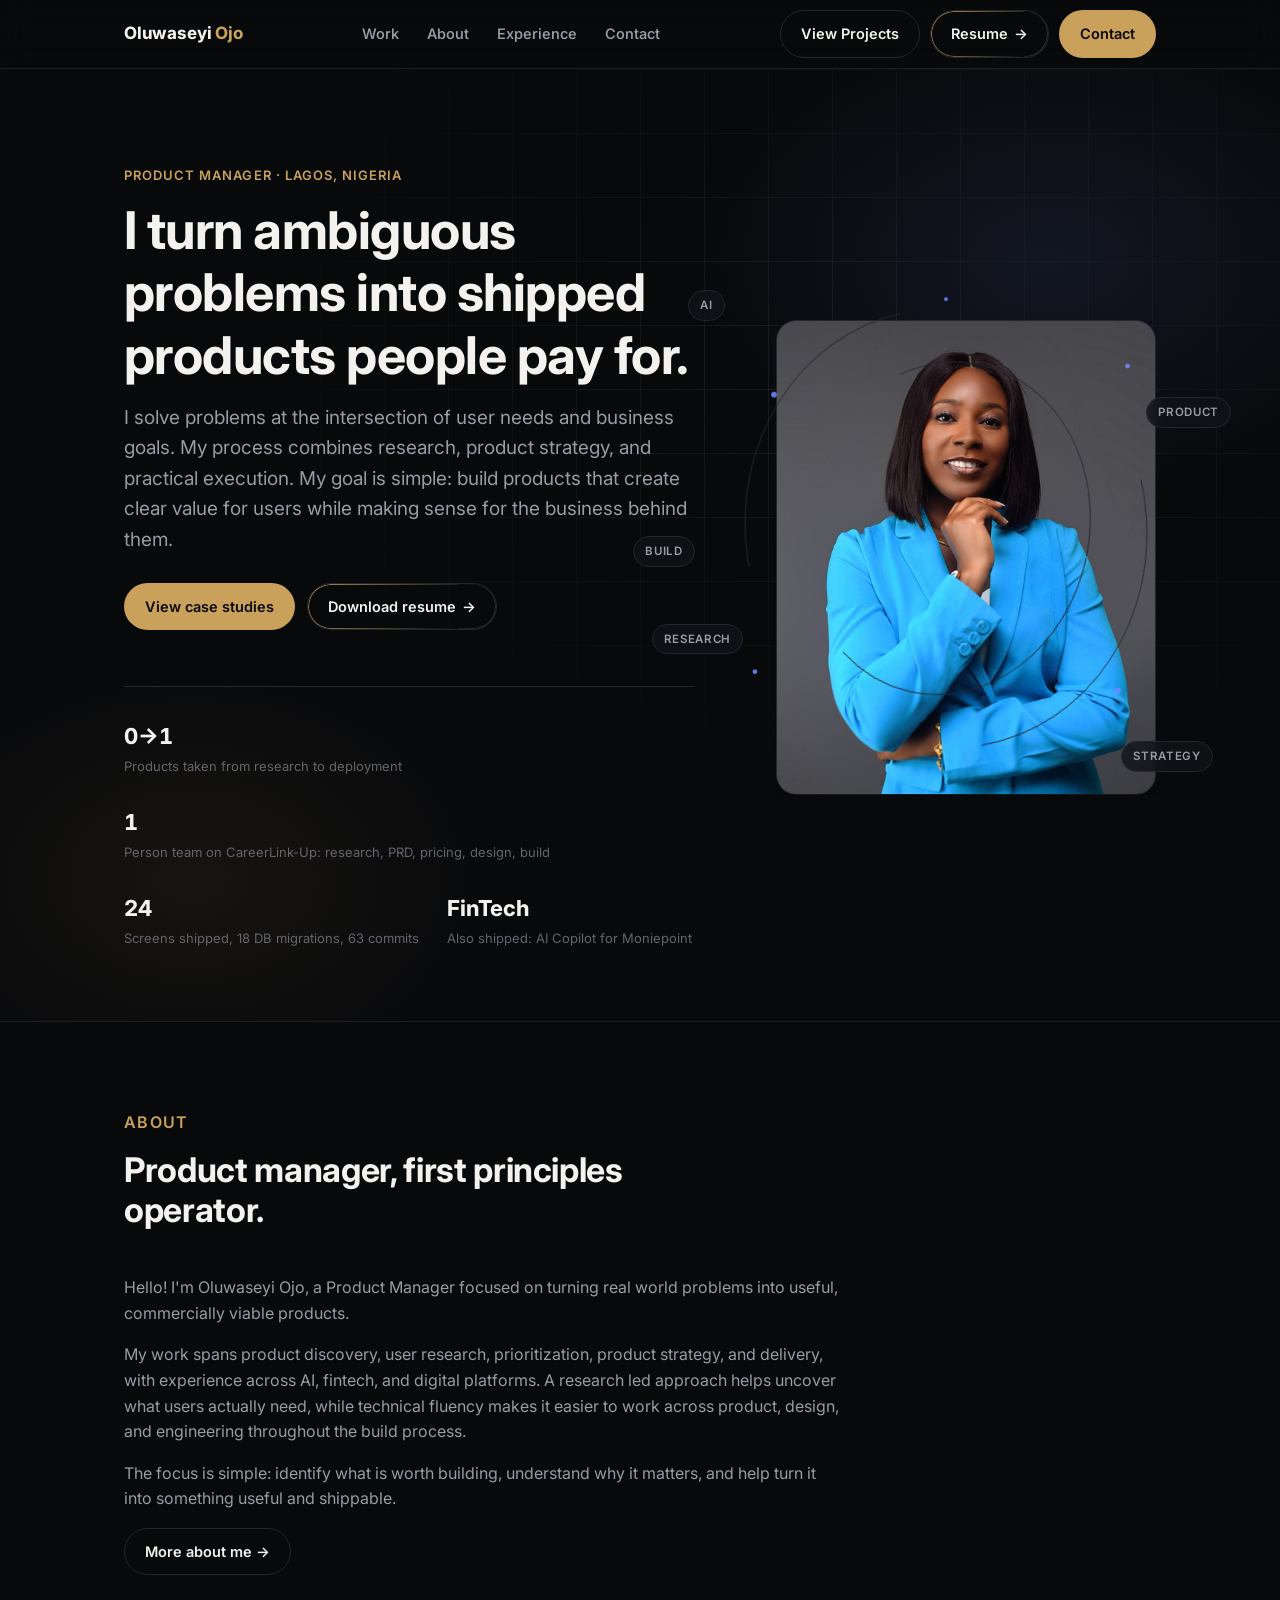
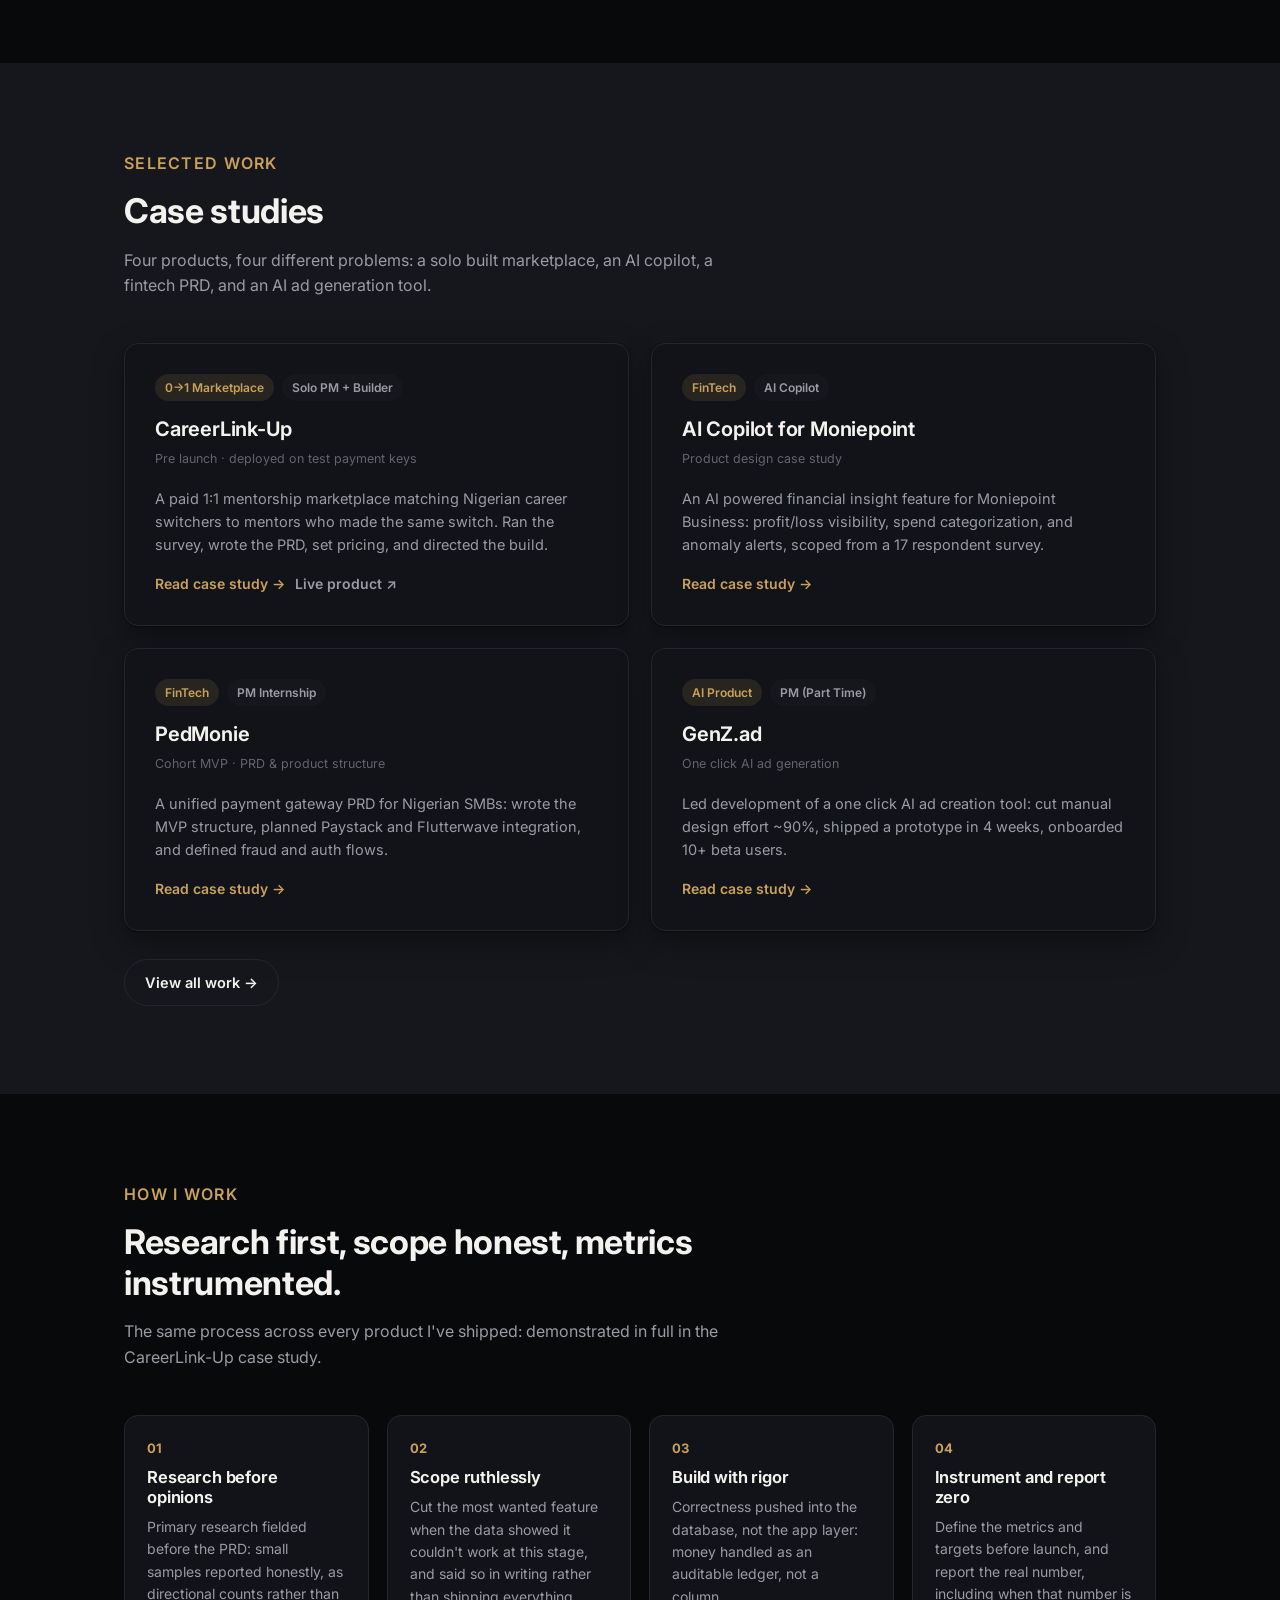
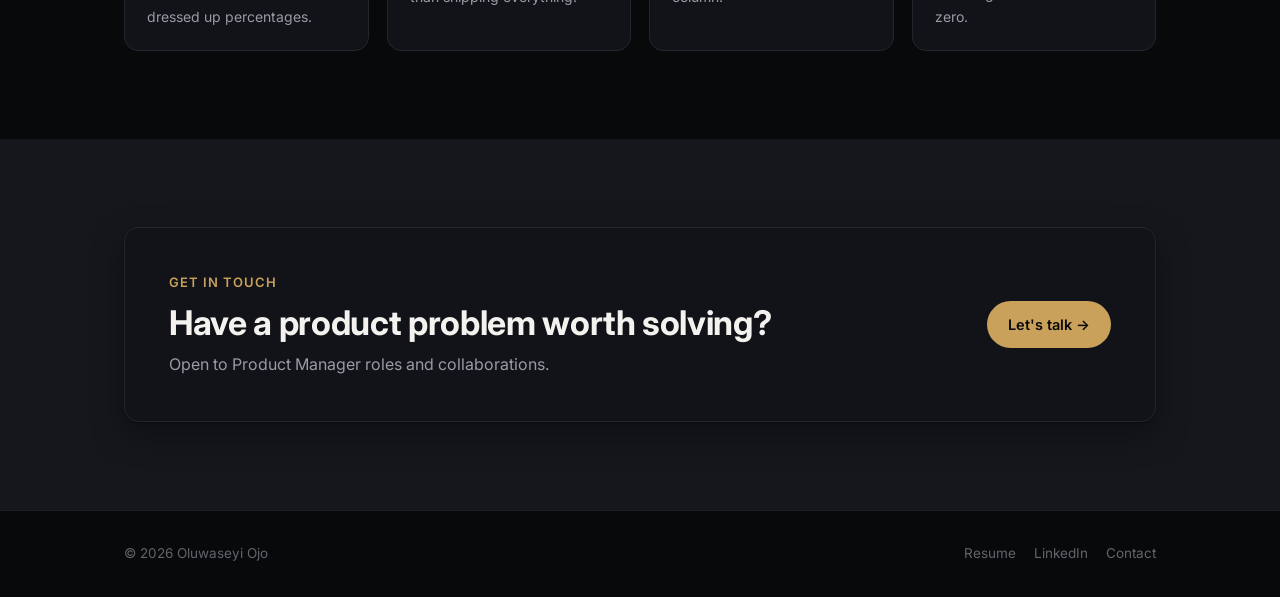
==== index.html @ a6b960df "Remove all em/en dashes site-wide, replaced with contextual punctuation Applies across all 9 pages: " ====
<!doctype html>
<html lang="en">
<head>
<meta charset="UTF-8" />
<meta name="viewport" content="width=device-width, initial-scale=1.0" />
<title>Oluwaseyi Ojo | Product Manager</title>
<meta name="description" content="Oluwaseyi Ojo is a Product Manager who runs research, PRDs, scope and build end to end, including directing AI coding agents to ship product solo. Case studies: CareerLink-Up and AI Copilot for Moniepoint." />
<link rel="icon" href="assets/favicon.svg" type="image/svg+xml" />
<link rel="preconnect" href="https://fonts.googleapis.com" />
<link rel="preconnect" href="https://fonts.gstatic.com" crossorigin />
<link href="https://fonts.googleapis.com/css2?family=Inter:wght@400;500;600;650;700;750&display=swap" rel="stylesheet" />
<link rel="stylesheet" href="style.css" />
</head>
<body>

<header class="site-header">
  <div class="container header-inner">
    <a href="index.html" class="logo">Oluwaseyi <span>Ojo</span></a>
    <nav class="nav" id="siteNav">
      <a href="work.html">Work</a>
      <a href="about.html">About</a>
      <a href="experience.html">Experience</a>
      <a href="contact.html">Contact</a>
    </nav>
    <div class="header-actions">
      <a class="btn btn-ghost header-cta" href="work.html">View Projects</a>
      <a class="btn btn-resume header-cta resume-btn" href="https://docs.google.com/document/d/1C36wCXFKUrN4nkNwWmkZrGubezMdMayL63N78PqXi1k/edit?usp=sharing" target="_blank" rel="noopener">Resume <span class="arrow">→</span></a>
      <a class="btn btn-primary" href="contact.html">Contact</a>
      <button class="nav-toggle" id="navToggle" aria-label="Toggle menu">☰</button>
    </div>
  </div>
</header>

<main>

  <!-- Motion Hero: "Product Thinker" -->
  <section class="motion-hero" id="topHero">
    <div class="hero-bg"></div>
    <div class="grid-lines"></div>
    <div class="container hero-grid">
      <div class="hero-copy">
        <p class="eyebrow">Product Manager · Lagos, Nigeria</p>
        <h1>I turn ambiguous problems into shipped products people pay for.</h1>
        <p class="lead">
          I solve problems at the intersection of user needs and business goals. My process combines
          research, product strategy, and practical execution. My goal is simple: build products that
          create clear value for users while making sense for the business behind them.
        </p>
        <div class="hero-actions">
          <a class="btn btn-primary" href="work.html">View case studies</a>
          <a class="btn btn-resume" href="https://docs.google.com/document/d/1C36wCXFKUrN4nkNwWmkZrGubezMdMayL63N78PqXi1k/edit?usp=sharing" target="_blank" rel="noopener">Download resume <span class="arrow">→</span></a>
        </div>

        <div class="hero-meta">
          <div>
            <div class="stat-num">0→1</div>
            <div class="stat-label">Products taken from research to deployment</div>
          </div>
          <div>
            <div class="stat-num">1</div>
            <div class="stat-label">Person team on CareerLink-Up: research, PRD, pricing, design, build</div>
          </div>
          <div>
            <div class="stat-num">24</div>
            <div class="stat-label">Screens shipped, 18 DB migrations, 63 commits</div>
          </div>
          <div>
            <div class="stat-num">FinTech</div>
            <div class="stat-label">Also shipped: AI Copilot for Moniepoint</div>
          </div>
        </div>
      </div>

      <div class="portrait-stage" id="portraitStage">
        <div class="orbit-field">
          <svg viewBox="0 0 480 560" aria-hidden="true">
            <ellipse class="orbit-path" cx="240" cy="260" rx="210" ry="230" transform="rotate(-8 240 260)" />
            <ellipse class="orbit-path" cx="240" cy="260" rx="150" ry="175" transform="rotate(12 240 260)" style="animation-delay:0.7s,2.2s" />
            <circle class="node-dot" cx="60" cy="120" r="3" style="animation-delay:1.9s" />
            <circle class="node-dot" cx="430" cy="90" r="2.5" style="animation-delay:2.1s" />
            <circle class="node-dot" cx="420" cy="430" r="3" style="animation-delay:2.35s" />
            <circle class="node-dot" cx="40" cy="410" r="2.5" style="animation-delay:2.5s" />
            <circle class="node-dot" cx="240" cy="20" r="2" style="animation-delay:2.65s" />
          </svg>
          <span class="float-label l1">AI</span>
          <span class="float-label l2">Product</span>
          <span class="float-label l3">Research</span>
          <span class="float-label l4">Strategy</span>
          <span class="float-label l5">Build</span>
        </div>
        <div class="portrait-frame" id="portraitFrame">
          <img src="assets/portrait.jpg" alt="Oluwaseyi Ojo" width="1024" height="1280" />
        </div>
      </div>
    </div>
  </section>

  <!-- About -->
  <section id="about">
    <div class="container">
      <div class="section-head">
        <p class="eyebrow">About</p>
        <h2>Product manager, first principles operator.</h2>
      </div>
      <p style="max-width:720px; font-size:16px;">
        Hello! I'm Oluwaseyi Ojo, a Product Manager focused on turning real world problems into useful,
        commercially viable products.
      </p>
      <p style="max-width:720px; font-size:16px;">
        My work spans product discovery, user research, prioritization, product strategy, and delivery,
        with experience across AI, fintech, and digital platforms. A research led approach helps uncover
        what users actually need, while technical fluency makes it easier to work across product, design,
        and engineering throughout the build process.
      </p>
      <p style="max-width:720px; font-size:16px;">
        The focus is simple: identify what is worth building, understand why it matters, and help turn it
        into something useful and shippable.
      </p>
      <a class="btn btn-ghost" href="about.html">More about me →</a>
    </div>
  </section>

  <!-- Work / Case studies -->
  <section id="work" style="background:var(--bg-subtle);">
    <div class="container">
      <div class="section-head">
        <p class="eyebrow">Selected work</p>
        <h2>Case studies</h2>
        <p>Four products, four different problems: a solo built marketplace, an AI copilot, a fintech PRD, and an AI ad generation tool.</p>
      </div>

      <div class="card-grid">

        <!-- CareerLink-Up -->
        <article class="project-card">
          <div class="tags">
            <span class="tag">0→1 Marketplace</span>
            <span class="tag alt">Solo PM + Builder</span>
          </div>
          <h3>CareerLink-Up</h3>
          <div class="card-status">Pre launch · deployed on test payment keys</div>
          <p class="desc">
            A paid 1:1 mentorship marketplace matching Nigerian career switchers to mentors who made the
            same switch. Ran the survey, wrote the PRD, set pricing, and directed the build.
          </p>
          <div class="card-links">
            <a class="primary" href="careerlinkup.html">Read case study →</a>
            <a class="secondary" href="https://careerlinkup.vercel.app/" target="_blank" rel="noopener">Live product ↗</a>
          </div>
        </article>

        <!-- AI Copilot for Moniepoint -->
        <article class="project-card">
          <div class="tags">
            <span class="tag">FinTech</span>
            <span class="tag alt">AI Copilot</span>
          </div>
          <h3>AI Copilot for Moniepoint</h3>
          <div class="card-status">Product design case study</div>
          <p class="desc">
            An AI powered financial insight feature for Moniepoint Business: profit/loss visibility,
            spend categorization, and anomaly alerts, scoped from a 17 respondent survey.
          </p>
          <div class="card-links">
            <a class="primary" href="moniepoint.html">Read case study →</a>
          </div>
        </article>

        <!-- PedMonie -->
        <article class="project-card">
          <div class="tags">
            <span class="tag">FinTech</span>
            <span class="tag alt">PM Internship</span>
          </div>
          <h3>PedMonie</h3>
          <div class="card-status">Cohort MVP · PRD &amp; product structure</div>
          <p class="desc">
            A unified payment gateway PRD for Nigerian SMBs: wrote the MVP structure, planned Paystack
            and Flutterwave integration, and defined fraud and auth flows.
          </p>
          <div class="card-links">
            <a class="primary" href="pedmonie.html">Read case study →</a>
          </div>
        </article>

        <!-- GenZ.ad -->
        <article class="project-card">
          <div class="tags">
            <span class="tag">AI Product</span>
            <span class="tag alt">PM (Part Time)</span>
          </div>
          <h3>GenZ.ad</h3>
          <div class="card-status">One click AI ad generation</div>
          <p class="desc">
            Led development of a one click AI ad creation tool: cut manual design effort ~90%, shipped
            a prototype in 4 weeks, onboarded 10+ beta users.
          </p>
          <div class="card-links">
            <a class="primary" href="genzad.html">Read case study →</a>
          </div>
        </article>

      </div>
      <div style="margin-top:28px;">
        <a class="btn btn-ghost" href="work.html">View all work →</a>
      </div>
    </div>
  </section>

  <!-- Approach -->
  <section id="approach">
    <div class="container">
      <div class="section-head">
        <p class="eyebrow">How I work</p>
        <h2>Research first, scope honest, metrics instrumented.</h2>
        <p>The same process across every product I've shipped: demonstrated in full in the CareerLink-Up case study.</p>
      </div>
      <div class="approach-grid">
        <div class="approach-item">
          <div class="num">01</div>
          <h3>Research before opinions</h3>
          <p>Primary research fielded before the PRD: small samples reported honestly, as directional counts rather than dressed up percentages.</p>
        </div>
        <div class="approach-item">
          <div class="num">02</div>
          <h3>Scope ruthlessly</h3>
          <p>Cut the most wanted feature when the data showed it couldn't work at this stage, and said so in writing rather than shipping everything.</p>
        </div>
        <div class="approach-item">
          <div class="num">03</div>
          <h3>Build with rigor</h3>
          <p>Correctness pushed into the database, not the app layer: money handled as an auditable ledger, not a column.</p>
        </div>
        <div class="approach-item">
          <div class="num">04</div>
          <h3>Instrument and report zero</h3>
          <p>Define the metrics and targets before launch, and report the real number, including when that number is zero.</p>
        </div>
      </div>
    </div>
  </section>

  <!-- Contact teaser -->
  <section id="contact" style="background:var(--bg-subtle);">
    <div class="container">
      <div class="contact-box">
        <div>
          <p class="eyebrow" style="margin-bottom:10px;">Get in touch</p>
          <h2 style="margin-bottom:8px;">Have a product problem worth solving?</h2>
          <p style="margin-bottom:0; max-width:420px;">Open to Product Manager roles and collaborations.</p>
        </div>
        <div class="contact-links">
          <a class="btn btn-primary" href="contact.html">Let's talk →</a>
        </div>
      </div>
    </div>
  </section>

</main>

<footer class="site-footer">
  <div class="container footer-inner">
    <span>© 2026 Oluwaseyi Ojo</span>
    <div class="footer-links">
      <a href="https://docs.google.com/document/d/1C36wCXFKUrN4nkNwWmkZrGubezMdMayL63N78PqXi1k/edit?usp=sharing" target="_blank" rel="noopener">Resume</a>
      <a href="https://www.linkedin.com/in/oluwaseyifunmi-ojo/" target="_blank" rel="noopener">LinkedIn</a>
      <a href="contact.html">Contact</a>
    </div>
  </div>
</footer>

<script src="script.js"></script>
</body>
</html>
---- style.css ----
/* ---------- Design tokens : dark, premium-product identity ---------- */
:root {
  --bg: #08090b;
  --bg-elevated: #111318;
  --bg-subtle: #15171c;
  --bg-raised: #1a1c22;
  --text: #f3f2ee;
  --text-muted: #9a9ba3;
  --text-faint: #63646c;
  --border: #24262d;
  --border-soft: #1c1e24;
  --accent: #c9a15a;       /* restrained brass/gold — primary interactive */
  --accent-text: #0a0a0b;
  --accent-soft: rgba(201, 161, 90, 0.12);
  --glow: #6f8bff;         /* cool secondary, used only in ambient motion */
  --success: #58b98a;
  --danger: #e2665c;
  --radius: 14px;
  --radius-sm: 8px;
  --shadow: 0 1px 2px rgba(0, 0, 0, 0.4), 0 12px 32px rgba(0, 0, 0, 0.35);
  --max: 1080px;
  --font: "Inter", -apple-system, BlinkMacSystemFont, "Segoe UI", Roboto, sans-serif;
  --ease: cubic-bezier(0.16, 1, 0.3, 1);
}

* { box-sizing: border-box; }
html { scroll-behavior: smooth; }
body {
  margin: 0;
  font-family: var(--font);
  background: var(--bg);
  color: var(--text);
  line-height: 1.6;
  -webkit-font-smoothing: antialiased;
}
img { max-width: 100%; display: block; }
a { color: inherit; text-decoration: none; }
.container {
  max-width: var(--max);
  margin: 0 auto;
  padding: 0 24px;
}
section { padding: 88px 0; }
h1, h2, h3, h4 { line-height: 1.2; margin: 0 0 16px; letter-spacing: -0.01em; }
h1 { font-size: clamp(34px, 5vw, 52px); font-weight: 700; }
h2 { font-size: clamp(26px, 3.4vw, 34px); font-weight: 700; }
h3 { font-size: 20px; font-weight: 650; }
p { margin: 0 0 16px; color: var(--text-muted); }
.eyebrow {
  text-transform: uppercase;
  letter-spacing: 0.08em;
  font-size: 13px;
  font-weight: 600;
  color: var(--accent);
  margin: 0 0 14px;
}
.lead { font-size: 19px; color: var(--text-muted); max-width: 640px; }
.section-head { max-width: 640px; margin-bottom: 44px; }
.section-head p { font-size: 16px; }

@media (prefers-reduced-motion: reduce) {
  *, *::before, *::after {
    animation-duration: 0.001ms !important;
    animation-iteration-count: 1 !important;
    transition-duration: 0.001ms !important;
    scroll-behavior: auto !important;
  }
}

/* ---------- Buttons ---------- */
.btn {
  display: inline-flex;
  align-items: center;
  gap: 6px;
  padding: 11px 20px;
  border-radius: 999px;
  font-size: 14.5px;
  font-weight: 600;
  border: 1px solid transparent;
  cursor: pointer;
  white-space: nowrap;
  transition: transform 0.15s var(--ease), opacity 0.15s var(--ease), background 0.15s var(--ease), border-color 0.2s var(--ease);
}
.btn:active { transform: scale(0.97); }
.btn-primary { background: var(--accent); color: var(--accent-text); }
.btn-primary:hover { opacity: 0.88; }
.btn-ghost { background: transparent; border-color: var(--border); color: var(--text); }
.btn-ghost:hover { background: var(--bg-subtle); border-color: var(--text-faint); }
.btn-sm { padding: 8px 16px; font-size: 13.5px; }

/* Resume CTA — distinct, animated border + moving arrow, still minimal */
.btn-resume {
  position: relative;
  background: transparent;
  color: var(--text);
  border: 1px solid var(--border);
  overflow: hidden;
}
.btn-resume::before {
  content: "";
  position: absolute;
  inset: 0;
  border-radius: inherit;
  padding: 1px;
  background: linear-gradient(120deg, transparent, var(--accent), transparent);
  background-size: 200% 100%;
  background-position: 120% 0;
  -webkit-mask: linear-gradient(#000 0 0) content-box, linear-gradient(#000 0 0);
  -webkit-mask-composite: xor;
  mask-composite: exclude;
  transition: background-position 0.6s var(--ease);
  pointer-events: none;
}
.btn-resume:hover::before { background-position: -20% 0; }
.btn-resume:hover { border-color: transparent; }
.btn-resume .arrow { display: inline-block; transition: transform 0.25s var(--ease); }
.btn-resume:hover .arrow { transform: translateX(3px); }

/* ---------- Header ---------- */
.site-header {
  position: sticky;
  top: 0;
  z-index: 50;
  background: color-mix(in srgb, var(--bg) 78%, transparent);
  backdrop-filter: saturate(140%) blur(14px);
  border-bottom: 1px solid var(--border-soft);
}
.header-inner {
  display: flex;
  align-items: center;
  justify-content: space-between;
  height: 68px;
  gap: 20px;
}
.logo { font-weight: 750; font-size: 17px; letter-spacing: -0.01em; white-space: nowrap; flex-shrink: 0; }
.logo span { color: var(--accent); }
.nav {
  display: flex;
  gap: 28px;
  font-size: 14.5px;
  font-weight: 550;
  color: var(--text-muted);
}
.nav a { position: relative; }
.nav a::after {
  content: "";
  position: absolute;
  left: 0; right: 100%;
  bottom: -4px;
  height: 1px;
  background: var(--accent);
  transition: right 0.25s var(--ease);
}
.nav a:hover { color: var(--text); }
.nav a:hover::after { right: 0; }
.header-actions { display: flex; align-items: center; gap: 10px; }
.nav-toggle {
  display: none;
  background: none;
  border: 1px solid var(--border);
  border-radius: var(--radius-sm);
  width: 38px;
  height: 38px;
  font-size: 18px;
  color: var(--text);
  cursor: pointer;
}

@media (max-width: 860px) {
  .nav {
    position: fixed;
    top: 68px;
    left: 0;
    right: 0;
    background: var(--bg-elevated);
    border-bottom: 1px solid var(--border);
    flex-direction: column;
    padding: 18px 24px;
    gap: 16px;
    display: none;
  }
  .nav.open { display: flex; }
  .header-actions .btn-ghost.header-cta { display: none; }
  .nav-toggle { display: inline-flex; align-items: center; justify-content: center; }
  .header-inner { gap: 10px; }
  .header-actions { gap: 8px; }
}

@media (max-width: 420px) {
  .header-actions .btn { padding: 8px 13px; font-size: 13px; }
  .header-actions .btn-resume .arrow { display: none; }
}

/* ============================================================
   MOTION HERO — Home / "Product Thinker"
   ============================================================ */
.motion-hero {
  position: relative;
  min-height: 640px;
  padding: 96px 0 72px;
  overflow: hidden;
  border-bottom: 1px solid var(--border-soft);
}
.motion-hero .hero-bg {
  position: absolute;
  inset: 0;
  background:
    radial-gradient(600px 400px at 82% 20%, rgba(111, 139, 255, 0.10), transparent 60%),
    radial-gradient(500px 360px at 15% 85%, rgba(201, 161, 90, 0.08), transparent 60%),
    var(--bg);
  opacity: 0;
  animation: heroBgIn 1.1s var(--ease) 0.05s forwards;
}
.motion-hero .grid-lines {
  position: absolute;
  inset: 0;
  background-image:
    linear-gradient(to right, var(--border-soft) 1px, transparent 1px),
    linear-gradient(to bottom, var(--border-soft) 1px, transparent 1px);
  background-size: 64px 64px;
  mask-image: radial-gradient(70% 60% at 70% 30%, #000 0%, transparent 75%);
  opacity: 0;
  animation: heroBgIn 1.2s var(--ease) 0.15s forwards;
}
@keyframes heroBgIn { to { opacity: 1; } }

.hero-grid {
  position: relative;
  z-index: 2;
  display: grid;
  grid-template-columns: 1.15fr 0.85fr;
  gap: 40px;
  align-items: center;
}
@media (max-width: 900px) { .hero-grid { grid-template-columns: 1fr; } }

.hero-copy .eyebrow, .hero-copy h1, .hero-copy .lead, .hero-copy .hero-actions, .hero-copy .hero-meta {
  opacity: 0;
  transform: translateY(14px);
  animation: heroCopyIn 0.7s var(--ease) forwards;
}
.hero-copy .eyebrow { animation-delay: 0.55s; }
.hero-copy h1 { animation-delay: 0.65s; }
.hero-copy .lead { animation-delay: 0.78s; }
.hero-copy .hero-actions { animation-delay: 0.9s; }
.hero-copy .hero-meta { animation-delay: 1.0s; }
@keyframes heroCopyIn { to { opacity: 1; transform: translateY(0); } }

.hero-actions { display: flex; gap: 12px; flex-wrap: wrap; margin-top: 28px; }
.hero-meta {
  display: flex;
  gap: 28px;
  flex-wrap: wrap;
  margin-top: 56px;
  padding-top: 32px;
  border-top: 1px solid var(--border);
}
.hero-meta .stat-num { font-size: 22px; font-weight: 750; color: var(--text); font-variant-numeric: tabular-nums; }
.hero-meta .stat-label { font-size: 13px; color: var(--text-faint); margin-top: 2px; }

/* Portrait system */
.portrait-stage {
  position: relative;
  width: 100%;
  max-width: 380px;
  aspect-ratio: 4 / 5;
  margin-left: auto;
  justify-self: end;
}
.portrait-frame {
  position: absolute;
  inset: 0;
  border-radius: 20px;
  overflow: hidden;
  border: 1px solid var(--border);
  background: linear-gradient(160deg, var(--bg-raised), var(--bg-elevated));
  clip-path: inset(0 0 100% 0);
  animation: portraitReveal 0.9s var(--ease) 0.9s forwards;
  box-shadow: var(--shadow);
}
@keyframes portraitReveal { to { clip-path: inset(0 0 0% 0); } }
.portrait-frame img {
  width: 100%; height: 100%;
  object-fit: cover;
  object-position: top center;
  transform: scale(1.03);
  transition: transform 0.6s var(--ease);
}
.portrait-frame:hover img { transform: scale(1.07); }
.portrait-frame .portrait-placeholder {
  width: 100%; height: 100%;
  display: flex; align-items: center; justify-content: center;
  font-size: 64px; font-weight: 700; letter-spacing: -0.02em;
  color: var(--text-faint);
  background:
    radial-gradient(circle at 30% 20%, rgba(201,161,90,0.14), transparent 55%),
    radial-gradient(circle at 75% 80%, rgba(111,139,255,0.10), transparent 55%);
}
.portrait-frame .portrait-placeholder small {
  position: absolute; bottom: 16px; left: 0; right: 0;
  text-align: center; font-size: 11px; font-weight: 500;
  letter-spacing: 0.04em; color: var(--text-faint); text-transform: uppercase;
}

/* Floating orbit labels + nodes around the portrait */
.orbit-field { position: absolute; inset: -40px -20px -20px -60px; z-index: 1; pointer-events: none; }
.orbit-field svg { width: 100%; height: 100%; overflow: visible; }
.orbit-path {
  fill: none;
  stroke: var(--border);
  stroke-width: 1;
  opacity: 0;
  stroke-dasharray: 4 340;
  stroke-dashoffset: 0;
  animation: orbitDraw 1.6s var(--ease) 0.5s forwards, orbitDash 9s linear 2.2s infinite;
}
@keyframes orbitDraw { from { opacity: 0; stroke-dasharray: 0 340; } to { opacity: 1; stroke-dasharray: 340 340; } }
@keyframes orbitDash { to { stroke-dashoffset: -344; } }

.node-dot {
  fill: var(--glow);
  opacity: 0;
  animation: nodeIn 0.5s var(--ease) forwards;
}
@keyframes nodeIn { to { opacity: 0.9; } }

.float-label {
  position: absolute;
  font-size: 11.5px;
  font-weight: 600;
  letter-spacing: 0.06em;
  text-transform: uppercase;
  color: var(--text-muted);
  padding: 5px 11px;
  border: 1px solid var(--border);
  border-radius: 999px;
  background: color-mix(in srgb, var(--bg-elevated) 80%, transparent);
  backdrop-filter: blur(6px);
  opacity: 0;
  animation: labelIn 0.6s var(--ease) forwards, labelFloat 6s ease-in-out infinite;
}
@keyframes labelIn { to { opacity: 1; } }
@keyframes labelFloat {
  0%, 100% { transform: translate(0, 0); }
  50% { transform: translate(-4px, -8px); }
}
.float-label.l1 { top: 2%;  left: -6%;  animation-delay: 1.15s, 1.9s; }
.float-label.l2 { top: 22%; right: -12%; animation-delay: 1.3s, 2.3s; }
.float-label.l3 { bottom: 30%; left: -14%; animation-delay: 1.45s, 2.7s; }
.float-label.l4 { bottom: 8%; right: -8%; animation-delay: 1.6s, 3.1s; }
.float-label.l5 { top: 48%; left: -18%; animation-delay: 1.75s, 3.5s; }

@media (max-width: 900px) {
  .portrait-stage { max-width: 280px; margin: 0 auto; }
  .float-label { display: none; }
}

/* ============================================================
   APPROACH / CARDS (reused across pages)
   ============================================================ */
.card-grid { display: grid; grid-template-columns: repeat(2, 1fr); gap: 22px; }
@media (max-width: 760px) { .card-grid { grid-template-columns: 1fr; } }

.project-card {
  background: var(--bg-elevated);
  border: 1px solid var(--border);
  border-radius: var(--radius);
  padding: 30px;
  box-shadow: var(--shadow);
  display: flex;
  flex-direction: column;
  height: 100%;
  transition: border-color 0.2s var(--ease), transform 0.2s var(--ease);
}
.project-card:hover { border-color: var(--text-faint); transform: translateY(-2px); }
.project-card .tags { display: flex; gap: 8px; flex-wrap: wrap; margin-bottom: 16px; }
.tag { font-size: 12px; font-weight: 600; padding: 4px 10px; border-radius: 999px; background: var(--accent-soft); color: var(--accent); }
.tag.alt { background: var(--bg-subtle); color: var(--text-muted); }
.project-card h3 { margin-bottom: 8px; }
.project-card .desc { flex: 1; font-size: 14.5px; }
.project-card .card-status { font-size: 12.5px; color: var(--text-faint); margin-bottom: 18px; }
.card-links { display: flex; gap: 10px; flex-wrap: wrap; margin-top: auto; }
.card-links a { font-size: 14px; font-weight: 600; display: inline-flex; align-items: center; gap: 4px; }
.card-links a.primary { color: var(--accent); }
.card-links a.primary:hover { text-decoration: underline; }
.card-links a.secondary { color: var(--text-muted); }
.card-links a.secondary:hover { color: var(--text); }

.approach-grid { display: grid; grid-template-columns: repeat(4, 1fr); gap: 18px; }
@media (max-width: 900px) { .approach-grid { grid-template-columns: repeat(2, 1fr); } }
@media (max-width: 520px) { .approach-grid { grid-template-columns: 1fr; } }
.approach-item { border: 1px solid var(--border); border-radius: var(--radius); padding: 22px; background: var(--bg-elevated); }
.approach-item .num { font-size: 13px; font-weight: 700; color: var(--accent); margin-bottom: 10px; }
.approach-item p { font-size: 14px; margin-bottom: 0; }
.approach-item h3 { font-size: 16.5px; margin-bottom: 8px; }

/* ---------- Contact box (inline, home page) ---------- */
.contact-box {
  background: var(--bg-elevated);
  border: 1px solid var(--border);
  border-radius: var(--radius);
  padding: 44px;
  box-shadow: var(--shadow);
  display: flex;
  justify-content: space-between;
  align-items: center;
  gap: 30px;
  flex-wrap: wrap;
}
.contact-box .contact-links { display: flex; gap: 12px; flex-wrap: wrap; }
.contact-item { font-size: 14px; color: var(--text-muted); display: flex; align-items: center; gap: 8px; margin-top: 10px; }

/* ---------- Footer ---------- */
.site-footer { border-top: 1px solid var(--border-soft); padding: 32px 0; font-size: 13.5px; color: var(--text-faint); }
.footer-inner { display: flex; justify-content: space-between; align-items: center; flex-wrap: wrap; gap: 12px; }
.footer-links { display: flex; gap: 18px; }
.footer-links a:hover { color: var(--text); }

/* ============================================================
   CASE STUDY PAGE
   ============================================================ */
.cs-hero { padding-top: 56px; padding-bottom: 40px; border-bottom: 1px solid var(--border); }
.cs-back { display: inline-flex; align-items: center; gap: 6px; font-size: 13.5px; font-weight: 600; color: var(--text-muted); margin-bottom: 24px; }
.cs-back:hover { color: var(--text); }
.cs-meta-grid { display: grid; grid-template-columns: repeat(3, 1fr); gap: 18px; margin-top: 32px; }
@media (max-width: 700px) { .cs-meta-grid { grid-template-columns: repeat(2, 1fr); } }
.cs-meta-item { border: 1px solid var(--border); border-radius: var(--radius-sm); padding: 14px 16px; background: var(--bg-elevated); }
.cs-meta-item .k { font-size: 11.5px; text-transform: uppercase; letter-spacing: 0.06em; color: var(--text-faint); margin-bottom: 6px; font-weight: 650; }
.cs-meta-item .v { font-size: 14px; font-weight: 550; }
.cs-hero-actions { display: flex; gap: 12px; margin-top: 28px; flex-wrap: wrap; }

.cs-body { display: grid; grid-template-columns: 220px 1fr; gap: 56px; align-items: start; padding-top: 56px; }
@media (max-width: 900px) { .cs-body { grid-template-columns: 1fr; } }

.cs-toc { position: sticky; top: 90px; font-size: 13.5px; }
.cs-toc .toc-title { font-weight: 700; font-size: 12px; text-transform: uppercase; letter-spacing: 0.06em; color: var(--text-faint); margin-bottom: 14px; }
.cs-toc a { display: block; padding: 7px 0; color: var(--text-muted); border-left: 2px solid transparent; padding-left: 12px; margin-left: -1px; }
.cs-toc a:hover { color: var(--text); }
.cs-toc a.active { color: var(--accent); border-left-color: var(--accent); font-weight: 600; }

.cs-content { min-width: 0; padding-bottom: 100px; }
.cs-section { margin-bottom: 64px; scroll-margin-top: 90px; }
.cs-section h2 { font-size: 24px; border-bottom: 1px solid var(--border); padding-bottom: 14px; margin-bottom: 24px; }
.cs-section h3 { margin-top: 32px; }
.cs-section p { font-size: 15px; color: var(--text-muted); }
.cs-section ul, .cs-section ol { color: var(--text-muted); font-size: 15px; padding-left: 20px; }
.cs-section li { margin-bottom: 8px; }
.cs-section strong { color: var(--text); }

.table-wrap { overflow-x: auto; margin: 20px 0 28px; border: 1px solid var(--border); border-radius: var(--radius-sm); }
table { width: 100%; border-collapse: collapse; font-size: 13.5px; min-width: 480px; }
thead th { text-align: left; background: var(--bg-subtle); padding: 10px 14px; font-weight: 650; color: var(--text); border-bottom: 1px solid var(--border); white-space: nowrap; }
tbody td { padding: 10px 14px; border-bottom: 1px solid var(--border); color: var(--text-muted); vertical-align: top; }
tbody tr:last-child td { border-bottom: none; }
tbody tr:nth-child(even) { background: color-mix(in srgb, var(--bg-subtle) 60%, transparent); }

.callout { border-left: 3px solid var(--accent); background: var(--accent-soft); border-radius: 0 var(--radius-sm) var(--radius-sm) 0; padding: 18px 22px; margin: 24px 0; font-size: 15px; }
.callout p { color: var(--text); margin: 0; font-style: italic; }

.risk-badge { display: inline-block; font-size: 11.5px; font-weight: 700; padding: 2px 8px; border-radius: 999px; }
.risk-fatal { background: #3a1815; color: #ff9187; }
.risk-high { background: #3a2a10; color: #ffbf6b; }
.risk-moderate { background: #35300d; color: #ffe58a; }
.risk-strategic { background: #1a1e3a; color: #9aabff; }

.cs-footer-cta { background: var(--bg-elevated); border: 1px solid var(--border); border-radius: var(--radius); padding: 36px; text-align: center; box-shadow: var(--shadow); }
.cs-footer-cta h3 { margin-bottom: 10px; }
.cs-footer-cta .cs-hero-actions { justify-content: center; }

/* Reusable ambient background layers (usable on any relatively-positioned header) */
.scene-bg {
  position: absolute; inset: 0; z-index: 0;
  background:
    radial-gradient(560px 360px at var(--glow-x, 82%) 18%, var(--glow-tint, rgba(111,139,255,0.10)), transparent 60%),
    radial-gradient(480px 320px at 12% 88%, rgba(201,161,90,0.07), transparent 60%),
    var(--bg);
  opacity: 0; animation: heroBgIn 1s var(--ease) 0.05s forwards;
}
.scene-grid {
  position: absolute; inset: 0; z-index: 0;
  background-image: linear-gradient(to right, var(--border-soft) 1px, transparent 1px), linear-gradient(to bottom, var(--border-soft) 1px, transparent 1px);
  background-size: 56px 56px;
  mask-image: radial-gradient(65% 55% at 78% 25%, #000 0%, transparent 75%);
  opacity: 0; animation: heroBgIn 1.1s var(--ease) 0.12s forwards;
}
.network-scene { position: absolute; inset: 0; z-index: 1; pointer-events: none; }
.network-scene svg { width: 100%; height: 100%; }

/* ============================================================
   GENERIC MOTION HEADER — used by Work, About, Experience,
   and case-study pages (each tints --glow / --accent-2 and
   supplies its own small scene inside .mh-scene)
   ============================================================ */
.motion-header {
  position: relative;
  min-height: 360px;
  padding: 84px 0 56px;
  overflow: hidden;
  border-bottom: 1px solid var(--border-soft);
  display: flex;
  align-items: center;
}
.motion-header .hero-bg {
  position: absolute; inset: 0;
  background:
    radial-gradient(560px 360px at var(--glow-x, 80%) 15%, var(--glow-tint, rgba(111,139,255,0.10)), transparent 60%),
    radial-gradient(480px 320px at 10% 90%, rgba(201,161,90,0.07), transparent 60%),
    var(--bg);
  opacity: 0; animation: heroBgIn 1s var(--ease) 0.05s forwards;
}
.motion-header .grid-lines {
  position: absolute; inset: 0;
  background-image: linear-gradient(to right, var(--border-soft) 1px, transparent 1px), linear-gradient(to bottom, var(--border-soft) 1px, transparent 1px);
  background-size: 56px 56px;
  mask-image: radial-gradient(65% 55% at 75% 25%, #000 0%, transparent 75%);
  opacity: 0; animation: heroBgIn 1.1s var(--ease) 0.12s forwards;
}
.motion-header .container { position: relative; z-index: 2; }
.motion-header .eyebrow, .motion-header h1, .motion-header .lead {
  opacity: 0; transform: translateY(12px); animation: heroCopyIn 0.7s var(--ease) forwards;
}
.motion-header .eyebrow { animation-delay: 0.25s; }
.motion-header h1 { animation-delay: 0.35s; max-width: 620px; }
.motion-header .lead { animation-delay: 0.5s; }

/* Flow stepper — used by case-study headers: A -> B -> C -> D */
.flow-stepper {
  display: flex;
  align-items: center;
  gap: 0;
  margin-top: 44px;
  opacity: 0; transform: translateY(10px);
  animation: heroCopyIn 0.7s var(--ease) 0.7s forwards;
  flex-wrap: wrap;
}
.flow-node { display: flex; flex-direction: column; align-items: center; gap: 10px; }
.flow-node .dot {
  width: 12px; height: 12px; border-radius: 50%;
  background: var(--bg-elevated);
  border: 1.5px solid var(--accent);
  box-shadow: 0 0 0 4px var(--accent-soft);
  position: relative;
}
.flow-node .dot::after {
  content: ""; position: absolute; inset: -3px; border-radius: 50%;
  border: 1px solid var(--accent);
  opacity: 0; animation: pulseRing 2.6s ease-out infinite;
}
.flow-node:nth-child(3) .dot::after { animation-delay: 0.65s; }
.flow-node:nth-child(5) .dot::after { animation-delay: 1.3s; }
.flow-node:nth-child(7) .dot::after { animation-delay: 1.95s; }
@keyframes pulseRing { 0% { transform: scale(0.6); opacity: 0.7; } 100% { transform: scale(2.2); opacity: 0; } }
.flow-node .flabel { font-size: 12px; font-weight: 600; letter-spacing: 0.04em; text-transform: uppercase; color: var(--text-muted); white-space: nowrap; }
.flow-line { width: clamp(28px, 6vw, 64px); height: 1px; background: var(--border); position: relative; overflow: hidden; margin: 0 2px 26px; }
.flow-line::after {
  content: ""; position: absolute; top: 0; left: -40%; width: 40%; height: 100%;
  background: linear-gradient(90deg, transparent, var(--accent), transparent);
  animation: flowTravel 2.4s linear infinite;
}
@keyframes flowTravel { to { left: 110%; } }

/* Work/Projects header — floating UI panels */
.mh-scene { position: absolute; inset: 0; z-index: 1; pointer-events: none; }
.ui-panel {
  position: absolute;
  border: 1px solid var(--border);
  border-radius: 10px;
  background: color-mix(in srgb, var(--bg-elevated) 70%, transparent);
  backdrop-filter: blur(4px);
  padding: 8px 12px;
  font-size: 11px;
  font-weight: 600;
  letter-spacing: 0.03em;
  color: var(--text-faint);
  text-transform: uppercase;
  opacity: 0;
  animation: labelIn 0.6s var(--ease) forwards, labelFloat 7s ease-in-out infinite;
}
.ui-panel.p1 { top: 14%; right: 8%; animation-delay: 0.5s, 1.2s; }
.ui-panel.p2 { top: 46%; right: 22%; width: 90px; height: 46px; animation-delay: 0.75s, 1.6s; }
.ui-panel.p3 { top: 66%; right: 4%; animation-delay: 1s, 2s; }
.ui-panel.p4 { top: 28%; right: 38%; animation-delay: 1.25s, 2.4s; }
@media (max-width: 900px) { .ui-panel { display: none; } }

/* About header — drifting keywords */
.keyword-field { position: absolute; inset: 0; z-index: 1; pointer-events: none; overflow: hidden; }
.keyword-field span {
  position: absolute;
  font-weight: 750;
  letter-spacing: -0.01em;
  color: var(--text);
  opacity: 0;
  animation: kwIn 1s var(--ease) forwards, kwDrift 14s ease-in-out infinite;
}
@keyframes kwIn { to { opacity: var(--kw-op, 0.06); } }
@keyframes kwDrift { 0%, 100% { transform: translateY(0); } 50% { transform: translateY(-14px); } }
.keyword-field .k1 { top: 12%; left: 55%; font-size: 64px; --kw-op: 0.07; animation-delay: 0.2s, 1s; }
.keyword-field .k2 { top: 55%; left: 68%; font-size: 40px; --kw-op: 0.06; animation-delay: 0.5s, 2s; }
.keyword-field .k3 { top: 75%; left: 40%; font-size: 30px; --kw-op: 0.05; animation-delay: 0.8s, 1.6s; }
.keyword-field .k4 { top: 30%; left: 78%; font-size: 26px; --kw-op: 0.06; animation-delay: 1.1s, 2.4s; }
.keyword-field .k5 { top: 8%; left: 20%; font-size: 22px; --kw-op: 0.05; animation-delay: 1.4s, 1.3s; }
@media (max-width: 900px) { .keyword-field { display: none; } }

/* ---------- Work / Projects page ---------- */
.filter-row { display: flex; gap: 10px; flex-wrap: wrap; margin-bottom: 32px; }
.filter-chip {
  font-size: 13px; font-weight: 600; padding: 7px 15px; border-radius: 999px;
  border: 1px solid var(--border); color: var(--text-muted);
}

/* ---------- About page ---------- */
.about-grid { display: grid; grid-template-columns: 0.9fr 1.1fr; gap: 56px; align-items: start; }
@media (max-width: 860px) { .about-grid { grid-template-columns: 1fr; gap: 36px; } }
.about-portrait { border-radius: var(--radius); overflow: hidden; border: 1px solid var(--border); box-shadow: var(--shadow); }
.pill-row { display: flex; flex-wrap: wrap; gap: 8px; margin-top: 20px; }

/* ---------- Experience timeline ---------- */
.timeline { position: relative; max-width: 760px; margin: 0 auto; padding-left: 32px; }
.timeline::before {
  content: ""; position: absolute; left: 5px; top: 6px; bottom: 6px; width: 1px;
  background: var(--border);
}
.timeline::after {
  content: ""; position: absolute; left: 5px; top: 6px; width: 1px; height: 0;
  background: var(--accent);
  transition: height 1.2s var(--ease);
}
.timeline.drawn::after { height: var(--draw-height, 0%); }
.tl-item {
  position: relative;
  padding-bottom: 52px;
  opacity: 0; transform: translateY(16px);
  transition: opacity 0.6s var(--ease), transform 0.6s var(--ease);
}
.tl-item.in-view { opacity: 1; transform: translateY(0); }
.tl-item:last-child { padding-bottom: 0; }
.tl-item .tl-dot {
  position: absolute; left: -32px; top: 4px;
  width: 11px; height: 11px; border-radius: 50%;
  background: var(--bg); border: 2px solid var(--border);
  transition: border-color 0.4s var(--ease), background 0.4s var(--ease);
}
.tl-item.in-view .tl-dot { border-color: var(--accent); background: var(--accent); }
.tl-item .tl-date { font-size: 12px; font-weight: 650; text-transform: uppercase; letter-spacing: 0.05em; color: var(--accent); margin-bottom: 6px; }
.tl-item h3 { margin-bottom: 4px; }
.tl-item .tl-org { font-size: 14px; color: var(--text-faint); margin-bottom: 12px; }
.tl-item ul { color: var(--text-muted); font-size: 14.5px; padding-left: 18px; margin: 0; }
.tl-item li { margin-bottom: 6px; }
.tl-item .tl-tags { display: flex; gap: 6px; flex-wrap: wrap; margin-top: 12px; }

/* ============================================================
   CONTACT PAGE — "Let's build something"
   ============================================================ */
.contact-hero {
  position: relative;
  min-height: 460px;
  padding: 100px 0 60px;
  overflow: hidden;
  border-bottom: 1px solid var(--border-soft);
  display: flex;
  align-items: center;
}
.contact-hero canvas { position: absolute; inset: 0; width: 100%; height: 100%; opacity: 0; transition: opacity 1.2s var(--ease); }
.contact-hero canvas.ready { opacity: 1; }
.contact-hero .container { position: relative; z-index: 2; text-align: center; }
.contact-hero h1 { max-width: 640px; margin: 0 auto 16px; opacity: 0; transform: translateY(12px); animation: heroCopyIn 0.8s var(--ease) 0.3s forwards; }
.contact-hero .lead { max-width: 520px; margin: 0 auto; opacity: 0; transform: translateY(12px); animation: heroCopyIn 0.8s var(--ease) 0.45s forwards; }

.contact-grid {
  display: grid;
  grid-template-columns: 0.9fr 1.1fr;
  gap: 60px;
  align-items: start;
}
@media (max-width: 860px) { .contact-grid { grid-template-columns: 1fr; gap: 44px; } }

.contact-option {
  display: flex;
  align-items: center;
  justify-content: space-between;
  padding: 20px 4px;
  border-bottom: 1px solid var(--border);
  transition: padding-left 0.2s var(--ease);
}
.contact-option:first-child { border-top: 1px solid var(--border); }
.contact-option:hover { padding-left: 8px; }
.contact-option .co-label { font-size: 12px; text-transform: uppercase; letter-spacing: 0.06em; color: var(--text-faint); margin-bottom: 4px; }
.contact-option .co-value { font-size: 17px; font-weight: 600; position: relative; display: inline-block; }
.contact-option .co-value::after {
  content: ""; position: absolute; left: 0; right: 100%; bottom: -3px; height: 1px; background: var(--accent);
  transition: right 0.3s var(--ease);
}
.contact-option:hover .co-value::after { right: 0; }
.contact-option .co-arrow { font-size: 18px; color: var(--text-faint); transition: transform 0.25s var(--ease), color 0.25s var(--ease); }
.contact-option:hover .co-arrow { transform: translateX(4px); color: var(--accent); }

.contact-form { display: flex; flex-direction: column; gap: 22px; }
.field { position: relative; }
.field input, .field textarea, .field select {
  width: 100%;
  background: transparent;
  border: none;
  border-bottom: 1px solid var(--border);
  color: var(--text);
  font-family: var(--font);
  font-size: 15px;
  padding: 14px 2px 10px;
  outline: none;
  transition: border-color 0.25s var(--ease);
  resize: vertical;
}
.field textarea { min-height: 100px; }
.field label {
  position: absolute;
  left: 2px; top: 14px;
  font-size: 15px;
  color: var(--text-faint);
  pointer-events: none;
  transition: transform 0.2s var(--ease), font-size 0.2s var(--ease), color 0.2s var(--ease);
}
.field input:focus, .field textarea:focus, .field select:focus { border-color: var(--accent); }
.field input:focus + label,
.field input:not(:placeholder-shown) + label,
.field textarea:focus + label,
.field textarea:not(:placeholder-shown) + label {
  transform: translateY(-20px);
  font-size: 11.5px;
  letter-spacing: 0.04em;
  text-transform: uppercase;
  color: var(--accent);
}
.form-submit {
  align-self: flex-start;
  margin-top: 6px;
}
.form-submit .arrow { transition: transform 0.25s var(--ease); }
.form-submit:hover .arrow { transform: translateX(4px); }
.form-note { font-size: 12.5px; color: var(--text-faint); margin-top: -10px; }

.form-success {
  display: none;
  align-items: center;
  gap: 14px;
  padding: 18px 20px;
  border: 1px solid var(--success);
  border-radius: var(--radius-sm);
  background: rgba(88, 185, 138, 0.08);
  color: var(--text);
  font-size: 14.5px;
}
.form-success.show { display: flex; animation: successIn 0.4s var(--ease); }
.form-success svg { flex-shrink: 0; }
.form-success .check-path {
  stroke-dasharray: 24;
  stroke-dashoffset: 24;
  animation: drawCheck 0.5s var(--ease) 0.15s forwards;
}
@keyframes successIn { from { opacity: 0; transform: translateY(6px); } to { opacity: 1; transform: translateY(0); } }
@keyframes drawCheck { to { stroke-dashoffset: 0; } }

.resume-teaser {
  margin-top: 72px;
  padding-top: 36px;
  border-top: 1px solid var(--border);
  text-align: center;
}
.resume-teaser p { margin-bottom: 12px; }
.resume-teaser a { font-weight: 650; color: var(--accent); display: inline-flex; align-items: center; gap: 5px; }
.resume-teaser a .arrow { transition: transform 0.25s var(--ease); }
.resume-teaser a:hover .arrow { transform: translateX(4px); }

.contact-page-footer {
  text-align: center;
  padding: 40px 0 20px;
  color: var(--text-faint);
  font-size: 13.5px;
}
.contact-page-footer .cpf-name { color: var(--text); font-weight: 650; font-size: 15px; margin-bottom: 4px; }
.contact-page-footer .cpf-links { display: flex; gap: 16px; justify-content: center; margin: 14px 0; flex-wrap: wrap; }
.contact-page-footer .cpf-links a:hover { color: var(--text); }
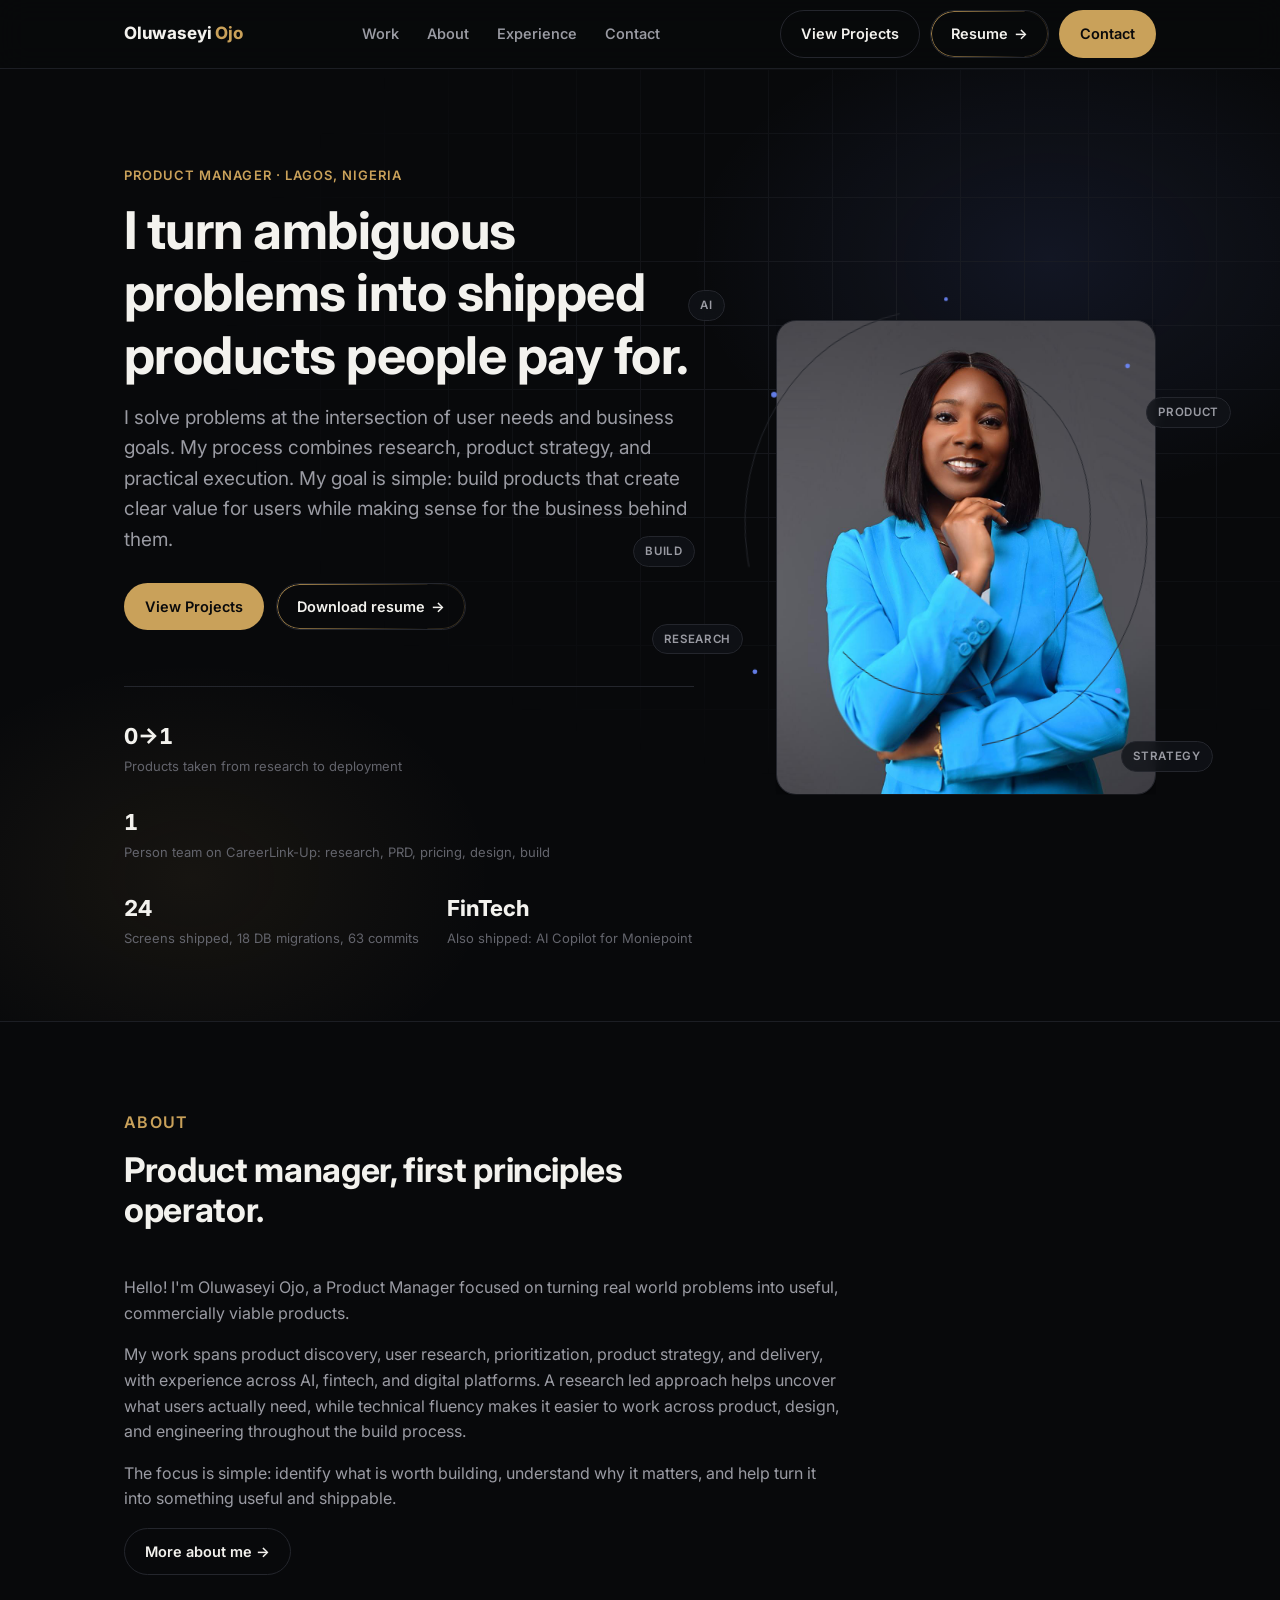
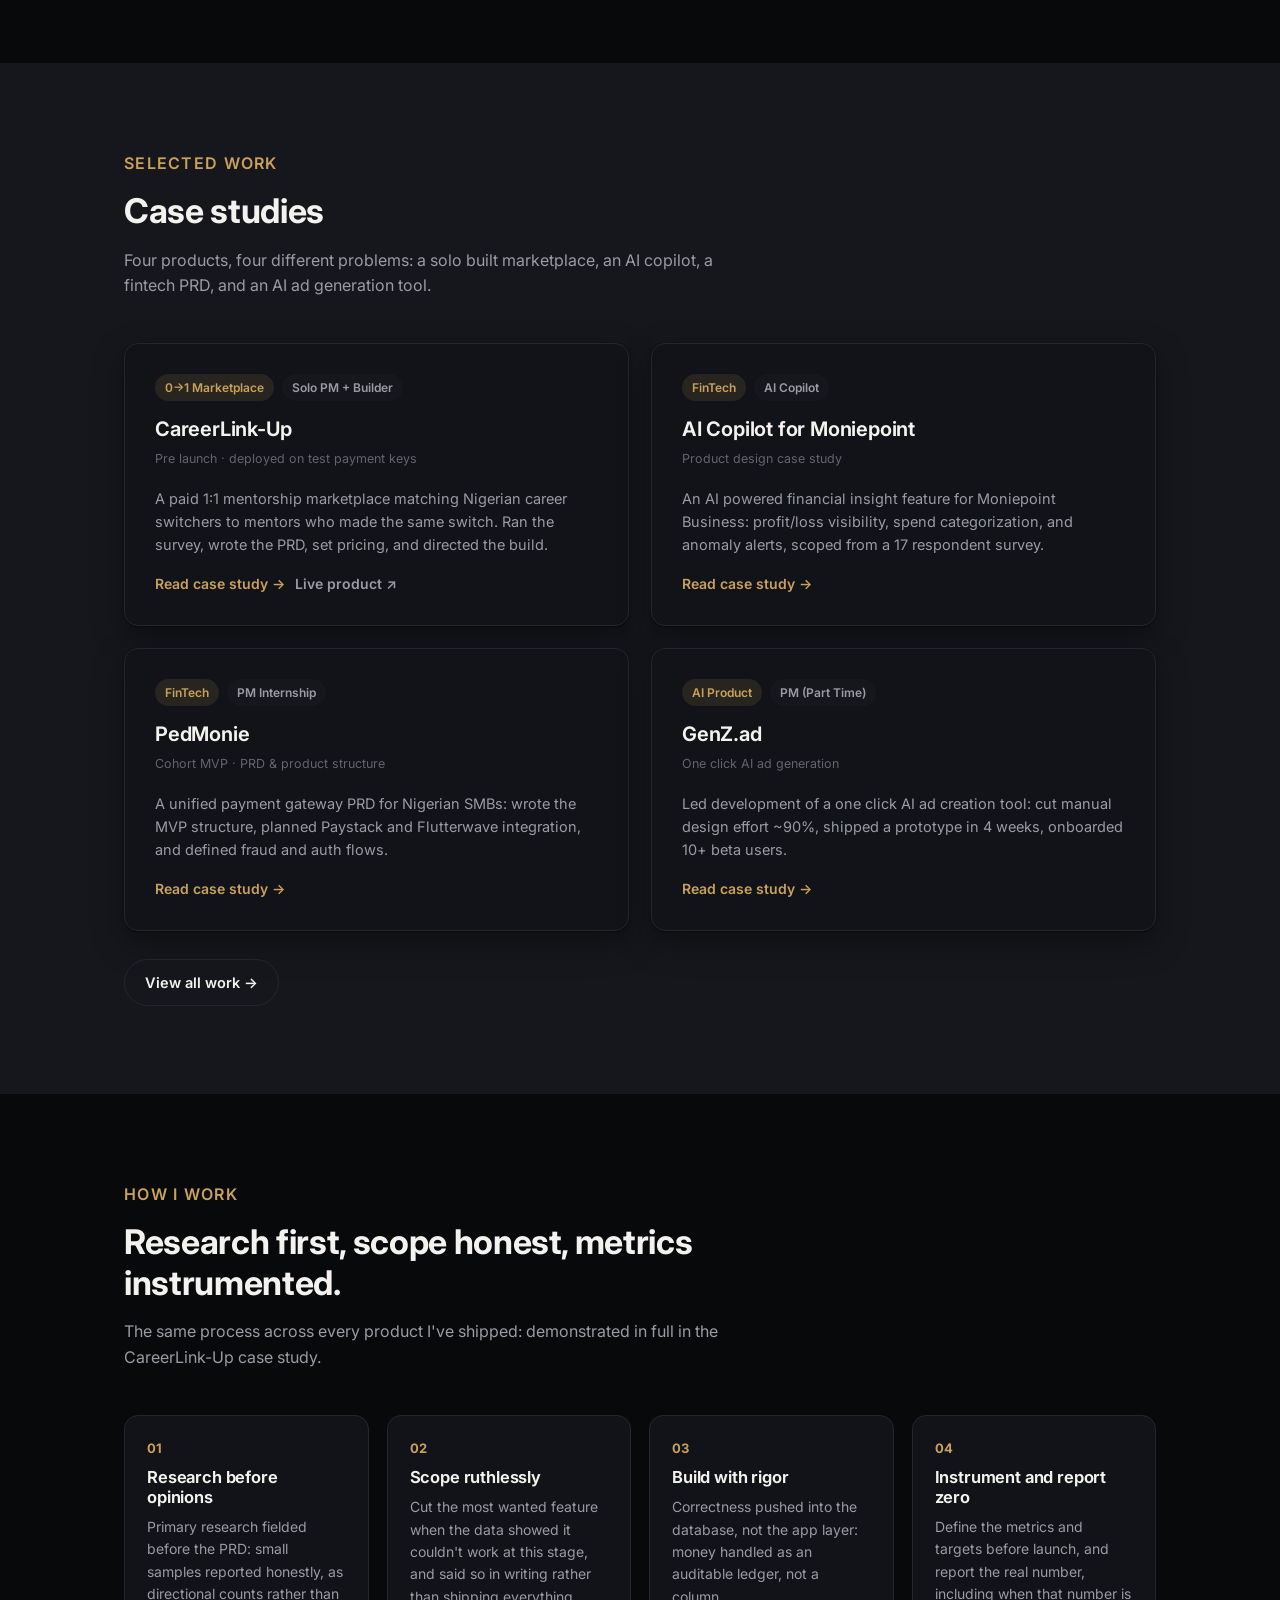
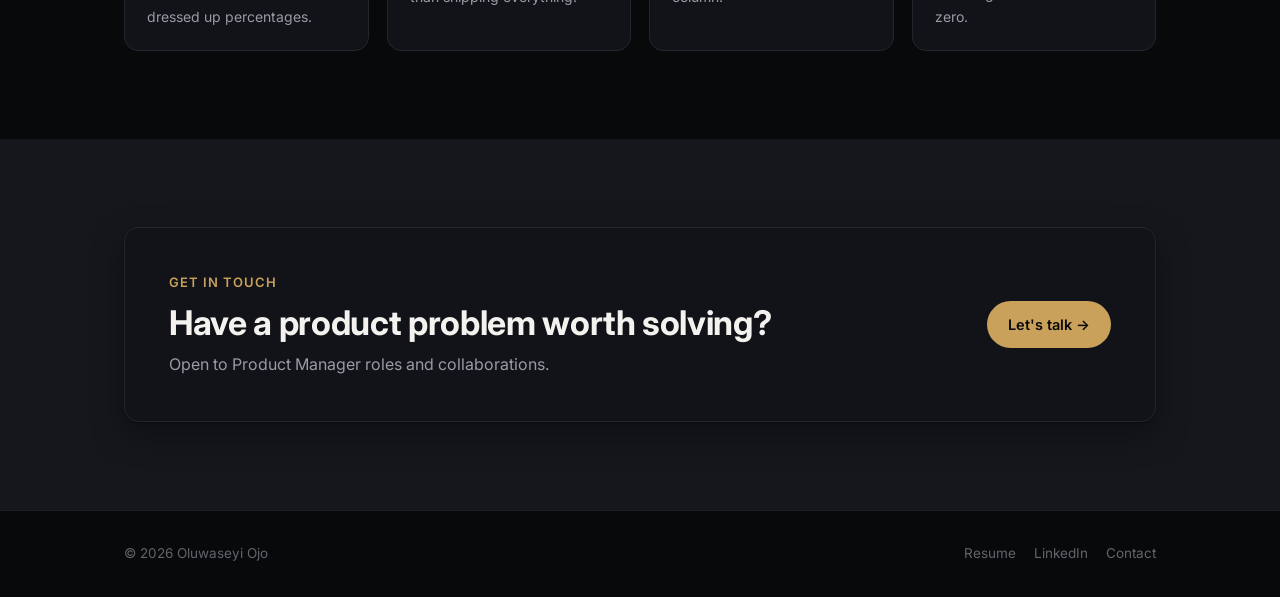
==== commit 7c6b3da3: "Rename home hero CTA button to View Projects for consistency The hero's primary button said "View ca" ====
--- a/index.html
+++ b/index.html
@@ -47,7 +47,7 @@
           create clear value for users while making sense for the business behind them.
         </p>
         <div class="hero-actions">
-          <a class="btn btn-primary" href="work.html">View case studies</a>
+          <a class="btn btn-primary" href="work.html">View Projects</a>
           <a class="btn btn-resume" href="https://docs.google.com/document/d/1C36wCXFKUrN4nkNwWmkZrGubezMdMayL63N78PqXi1k/edit?usp=sharing" target="_blank" rel="noopener">Download resume <span class="arrow">→</span></a>
         </div>
 
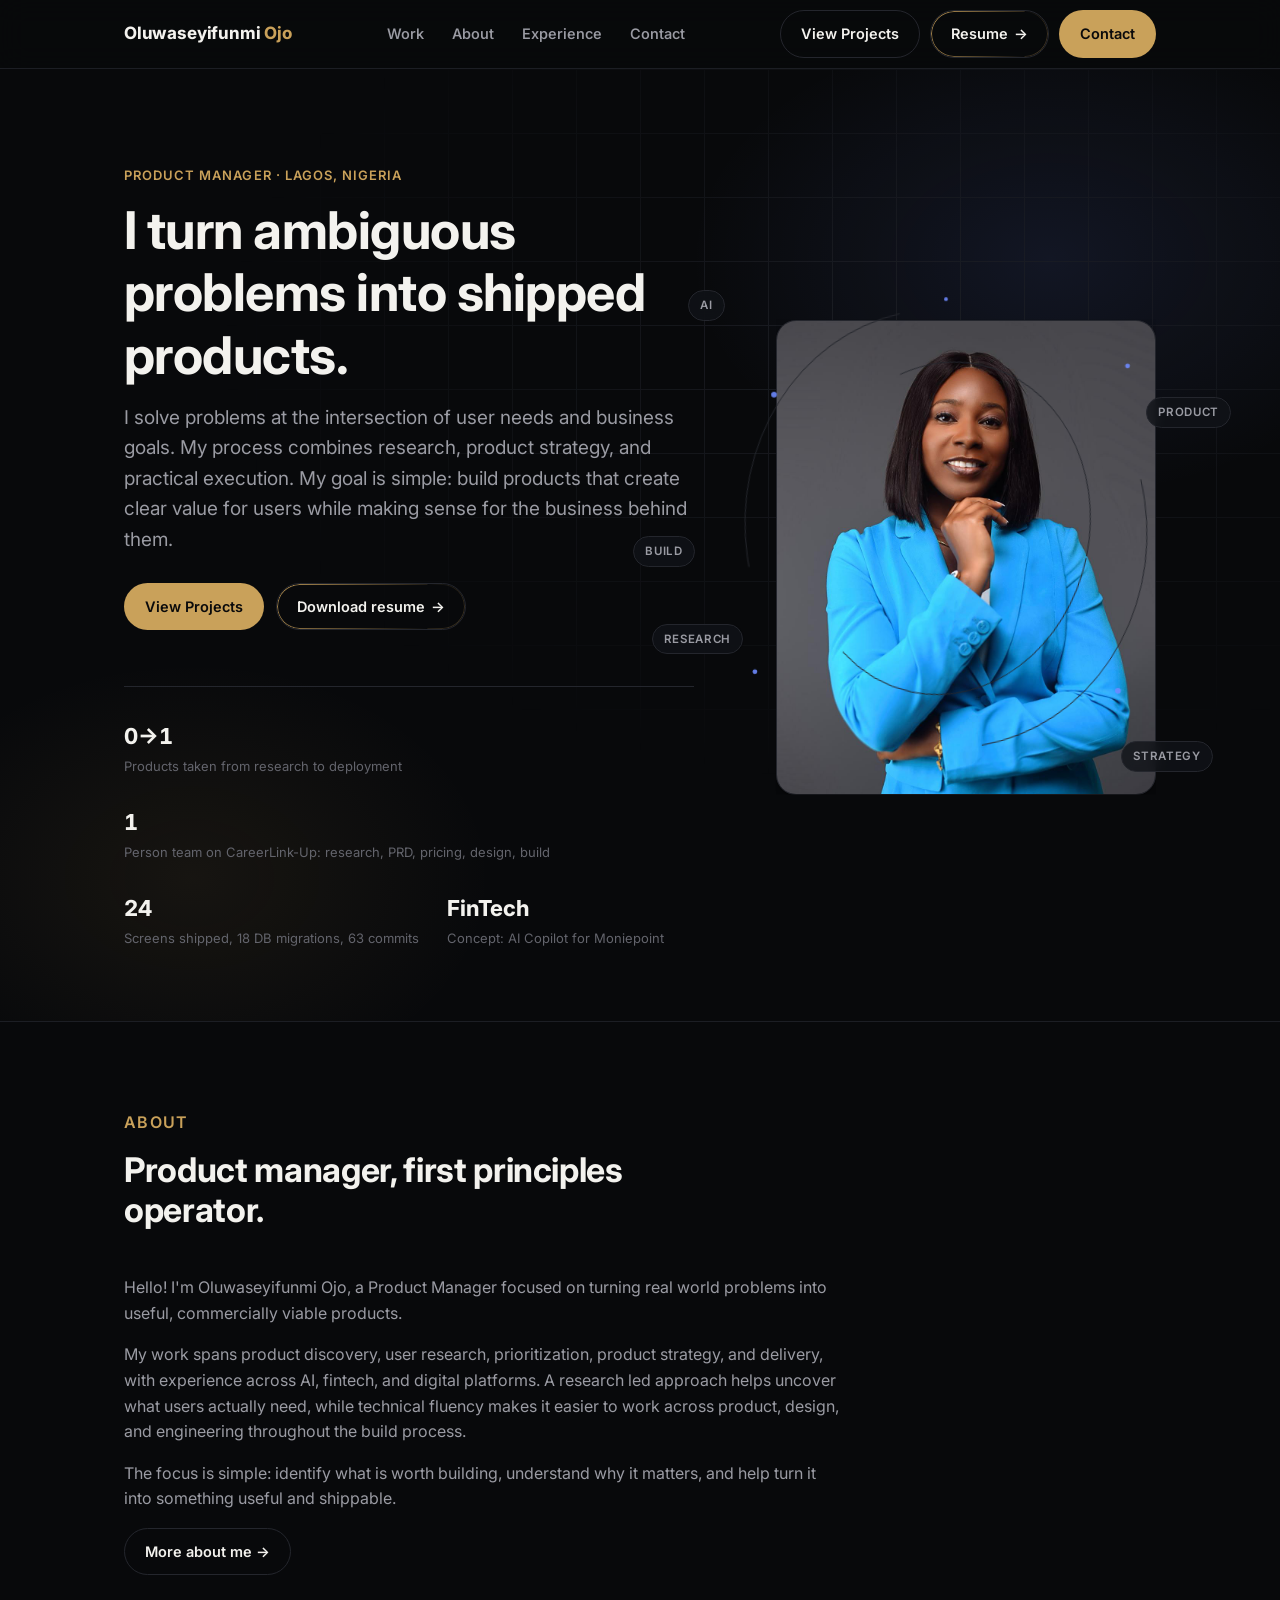
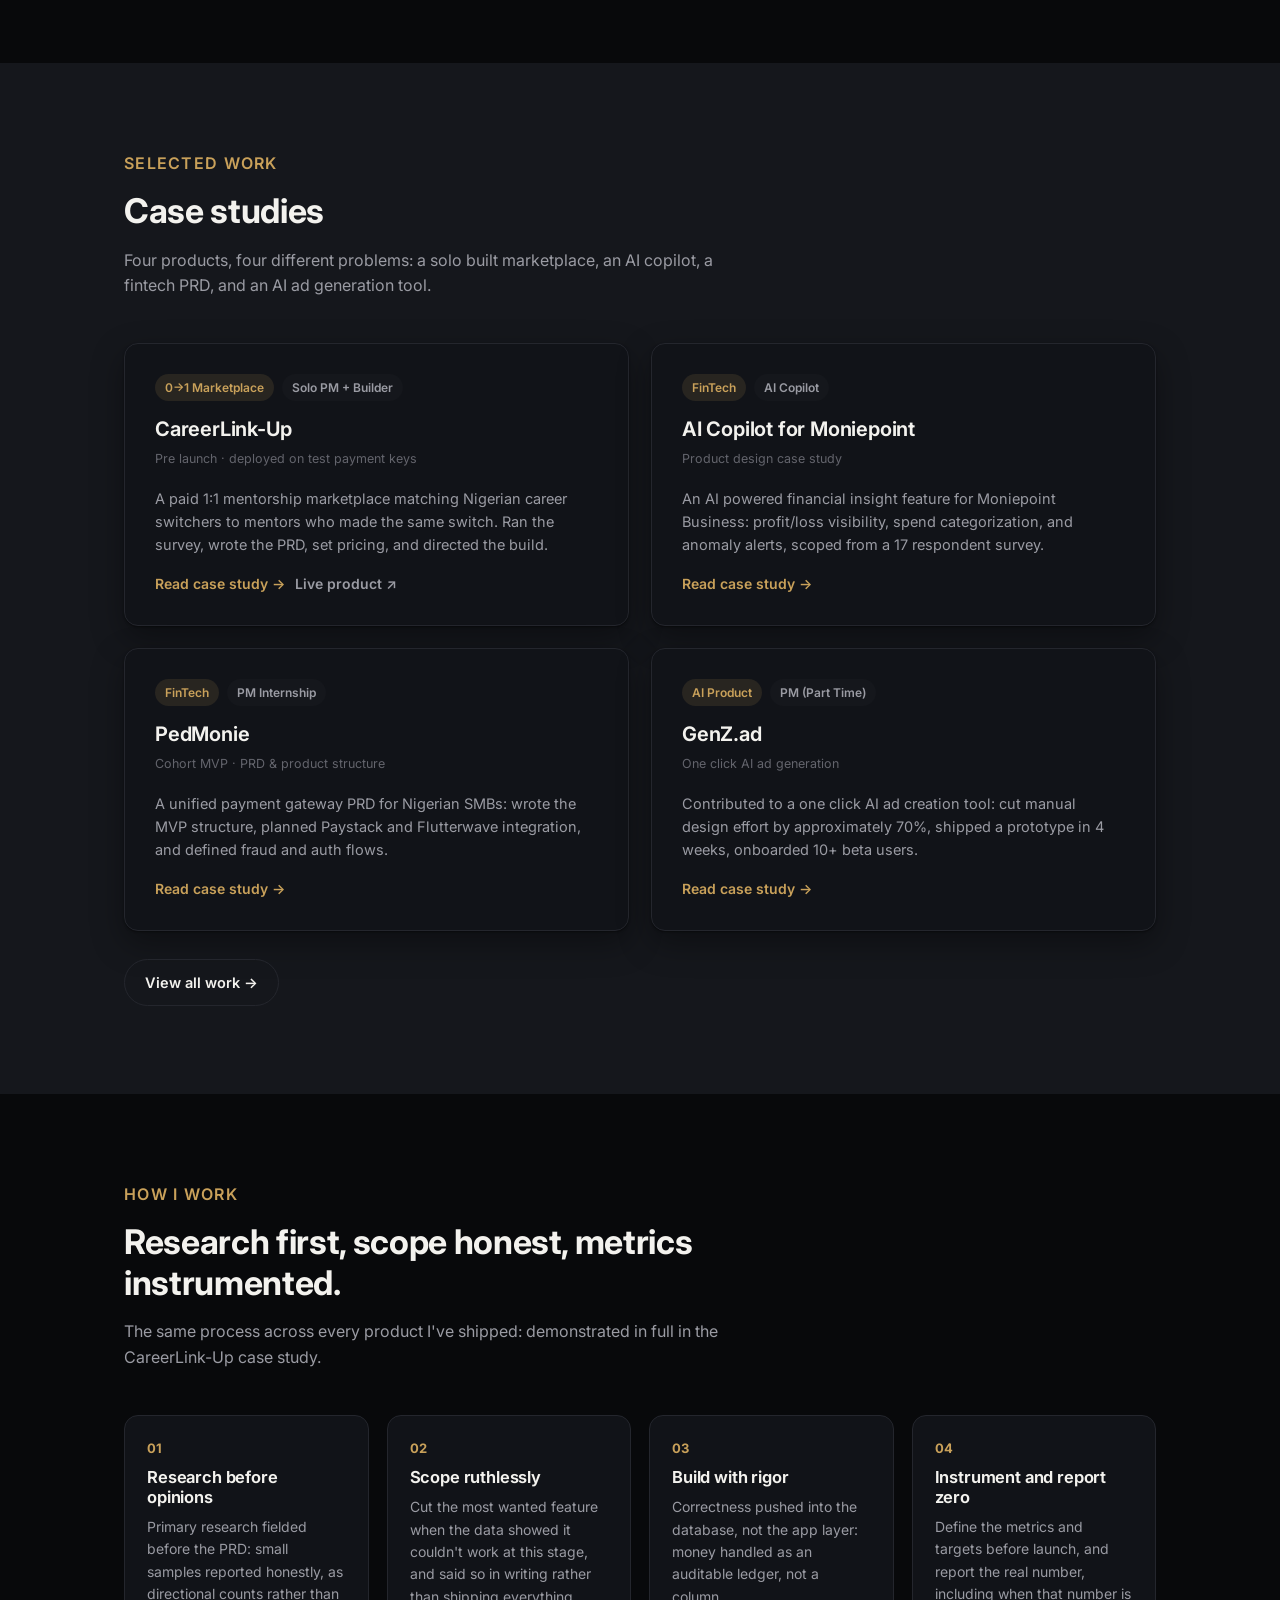
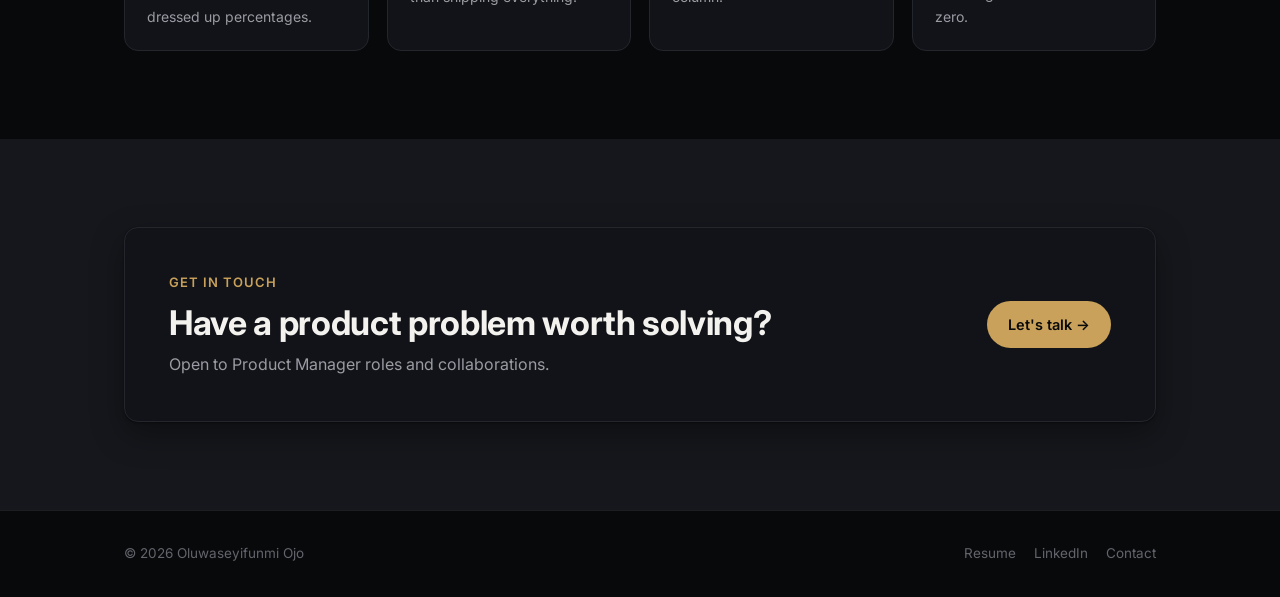
==== commit cd539db6: "Accuracy pass: honest framing for unshipped work, resume as hosted PDF - Hero headline drops "people" ====
--- a/index.html
+++ b/index.html
@@ -3,8 +3,8 @@
 <head>
 <meta charset="UTF-8" />
 <meta name="viewport" content="width=device-width, initial-scale=1.0" />
-<title>Oluwaseyi Ojo | Product Manager</title>
-<meta name="description" content="Oluwaseyi Ojo is a Product Manager who runs research, PRDs, scope and build end to end, including directing AI coding agents to ship product solo. Case studies: CareerLink-Up and AI Copilot for Moniepoint." />
+<title>Oluwaseyifunmi Ojo | Product Manager</title>
+<meta name="description" content="Oluwaseyifunmi Ojo is a Product Manager who runs research, PRDs, scope and build end to end, including directing AI coding agents to ship product solo. Case studies: CareerLink-Up and AI Copilot for Moniepoint." />
 <link rel="icon" href="assets/favicon.svg" type="image/svg+xml" />
 <link rel="preconnect" href="https://fonts.googleapis.com" />
 <link rel="preconnect" href="https://fonts.gstatic.com" crossorigin />
@@ -15,7 +15,7 @@
 
 <header class="site-header">
   <div class="container header-inner">
-    <a href="index.html" class="logo">Oluwaseyi <span>Ojo</span></a>
+    <a href="index.html" class="logo">Oluwaseyifunmi <span>Ojo</span></a>
     <nav class="nav" id="siteNav">
       <a href="work.html">Work</a>
       <a href="about.html">About</a>
@@ -24,7 +24,7 @@
     </nav>
     <div class="header-actions">
       <a class="btn btn-ghost header-cta" href="work.html">View Projects</a>
-      <a class="btn btn-resume header-cta resume-btn" href="https://docs.google.com/document/d/1C36wCXFKUrN4nkNwWmkZrGubezMdMayL63N78PqXi1k/edit?usp=sharing" target="_blank" rel="noopener">Resume <span class="arrow">→</span></a>
+      <a class="btn btn-resume header-cta resume-btn" href="assets/resume.pdf" target="_blank" rel="noopener">Resume <span class="arrow">→</span></a>
       <a class="btn btn-primary" href="contact.html">Contact</a>
       <button class="nav-toggle" id="navToggle" aria-label="Toggle menu">☰</button>
     </div>
@@ -40,7 +40,7 @@
     <div class="container hero-grid">
       <div class="hero-copy">
         <p class="eyebrow">Product Manager · Lagos, Nigeria</p>
-        <h1>I turn ambiguous problems into shipped products people pay for.</h1>
+        <h1>I turn ambiguous problems into shipped products.</h1>
         <p class="lead">
           I solve problems at the intersection of user needs and business goals. My process combines
           research, product strategy, and practical execution. My goal is simple: build products that
@@ -48,7 +48,7 @@
         </p>
         <div class="hero-actions">
           <a class="btn btn-primary" href="work.html">View Projects</a>
-          <a class="btn btn-resume" href="https://docs.google.com/document/d/1C36wCXFKUrN4nkNwWmkZrGubezMdMayL63N78PqXi1k/edit?usp=sharing" target="_blank" rel="noopener">Download resume <span class="arrow">→</span></a>
+          <a class="btn btn-resume" href="assets/resume.pdf" target="_blank" rel="noopener">Download resume <span class="arrow">→</span></a>
         </div>
 
         <div class="hero-meta">
@@ -66,7 +66,7 @@
           </div>
           <div>
             <div class="stat-num">FinTech</div>
-            <div class="stat-label">Also shipped: AI Copilot for Moniepoint</div>
+            <div class="stat-label">Concept: AI Copilot for Moniepoint</div>
           </div>
         </div>
       </div>
@@ -89,7 +89,7 @@
           <span class="float-label l5">Build</span>
         </div>
         <div class="portrait-frame" id="portraitFrame">
-          <img src="assets/portrait.jpg" alt="Oluwaseyi Ojo" width="1024" height="1280" />
+          <img src="assets/portrait.jpg" alt="Oluwaseyifunmi Ojo" width="1024" height="1280" />
         </div>
       </div>
     </div>
@@ -103,7 +103,7 @@
         <h2>Product manager, first principles operator.</h2>
       </div>
       <p style="max-width:720px; font-size:16px;">
-        Hello! I'm Oluwaseyi Ojo, a Product Manager focused on turning real world problems into useful,
+        Hello! I'm Oluwaseyifunmi Ojo, a Product Manager focused on turning real world problems into useful,
         commercially viable products.
       </p>
       <p style="max-width:720px; font-size:16px;">
@@ -192,8 +192,8 @@
           <h3>GenZ.ad</h3>
           <div class="card-status">One click AI ad generation</div>
           <p class="desc">
-            Led development of a one click AI ad creation tool: cut manual design effort ~90%, shipped
-            a prototype in 4 weeks, onboarded 10+ beta users.
+            Contributed to a one click AI ad creation tool: cut manual design effort by approximately
+            70%, shipped a prototype in 4 weeks, onboarded 10+ beta users.
           </p>
           <div class="card-links">
             <a class="primary" href="genzad.html">Read case study →</a>
@@ -260,9 +260,9 @@
 
 <footer class="site-footer">
   <div class="container footer-inner">
-    <span>© 2026 Oluwaseyi Ojo</span>
+    <span>© 2026 Oluwaseyifunmi Ojo</span>
     <div class="footer-links">
-      <a href="https://docs.google.com/document/d/1C36wCXFKUrN4nkNwWmkZrGubezMdMayL63N78PqXi1k/edit?usp=sharing" target="_blank" rel="noopener">Resume</a>
+      <a href="assets/resume.pdf" target="_blank" rel="noopener">Resume</a>
       <a href="https://www.linkedin.com/in/oluwaseyifunmi-ojo/" target="_blank" rel="noopener">LinkedIn</a>
       <a href="contact.html">Contact</a>
     </div>
--- a/style.css
+++ b/style.css
@@ -437,6 +437,7 @@
 .cs-toc a { display: block; padding: 7px 0; color: var(--text-muted); border-left: 2px solid transparent; padding-left: 12px; margin-left: -1px; }
 .cs-toc a:hover { color: var(--text); }
 .cs-toc a.active { color: var(--accent); border-left-color: var(--accent); font-weight: 600; }
+@media (max-width: 900px) { .cs-toc { position: static; top: auto; margin-bottom: 32px; } }
 
 .cs-content { min-width: 0; padding-bottom: 100px; }
 .cs-section { margin-bottom: 64px; scroll-margin-top: 90px; }
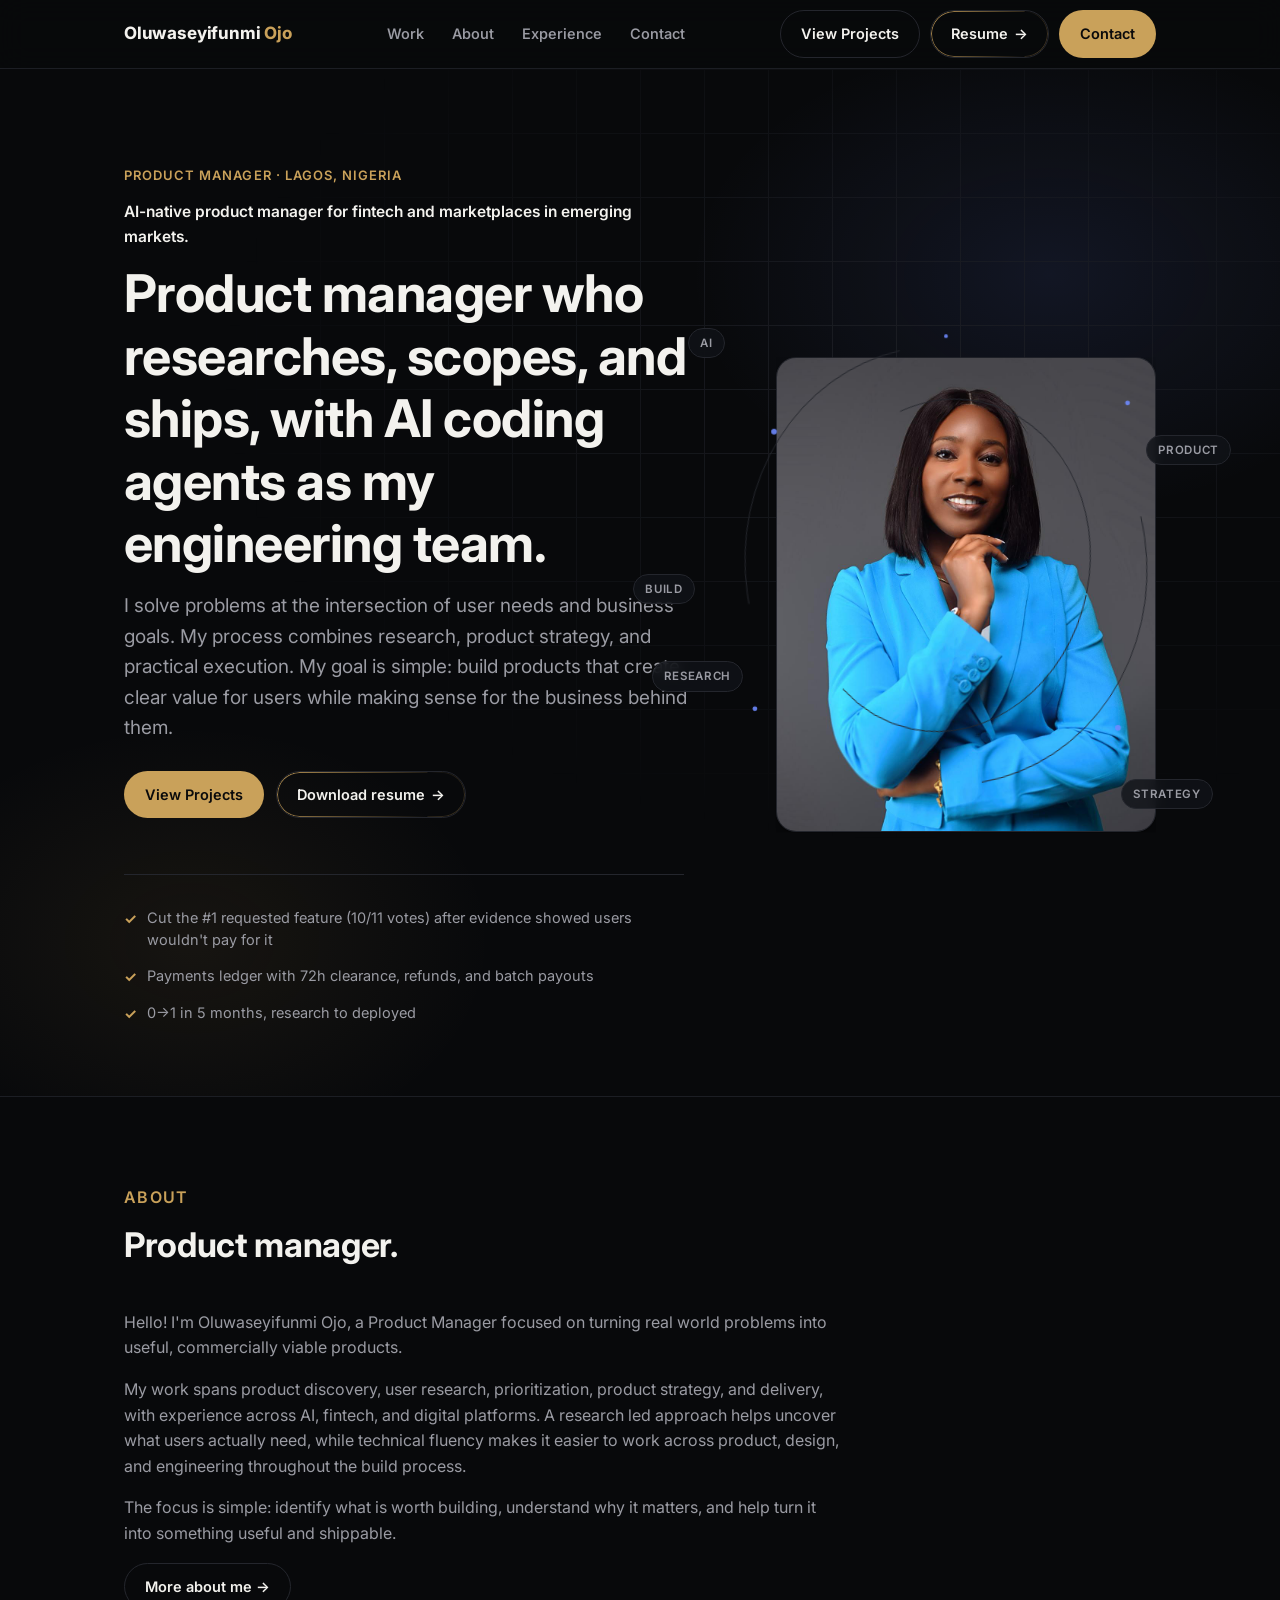
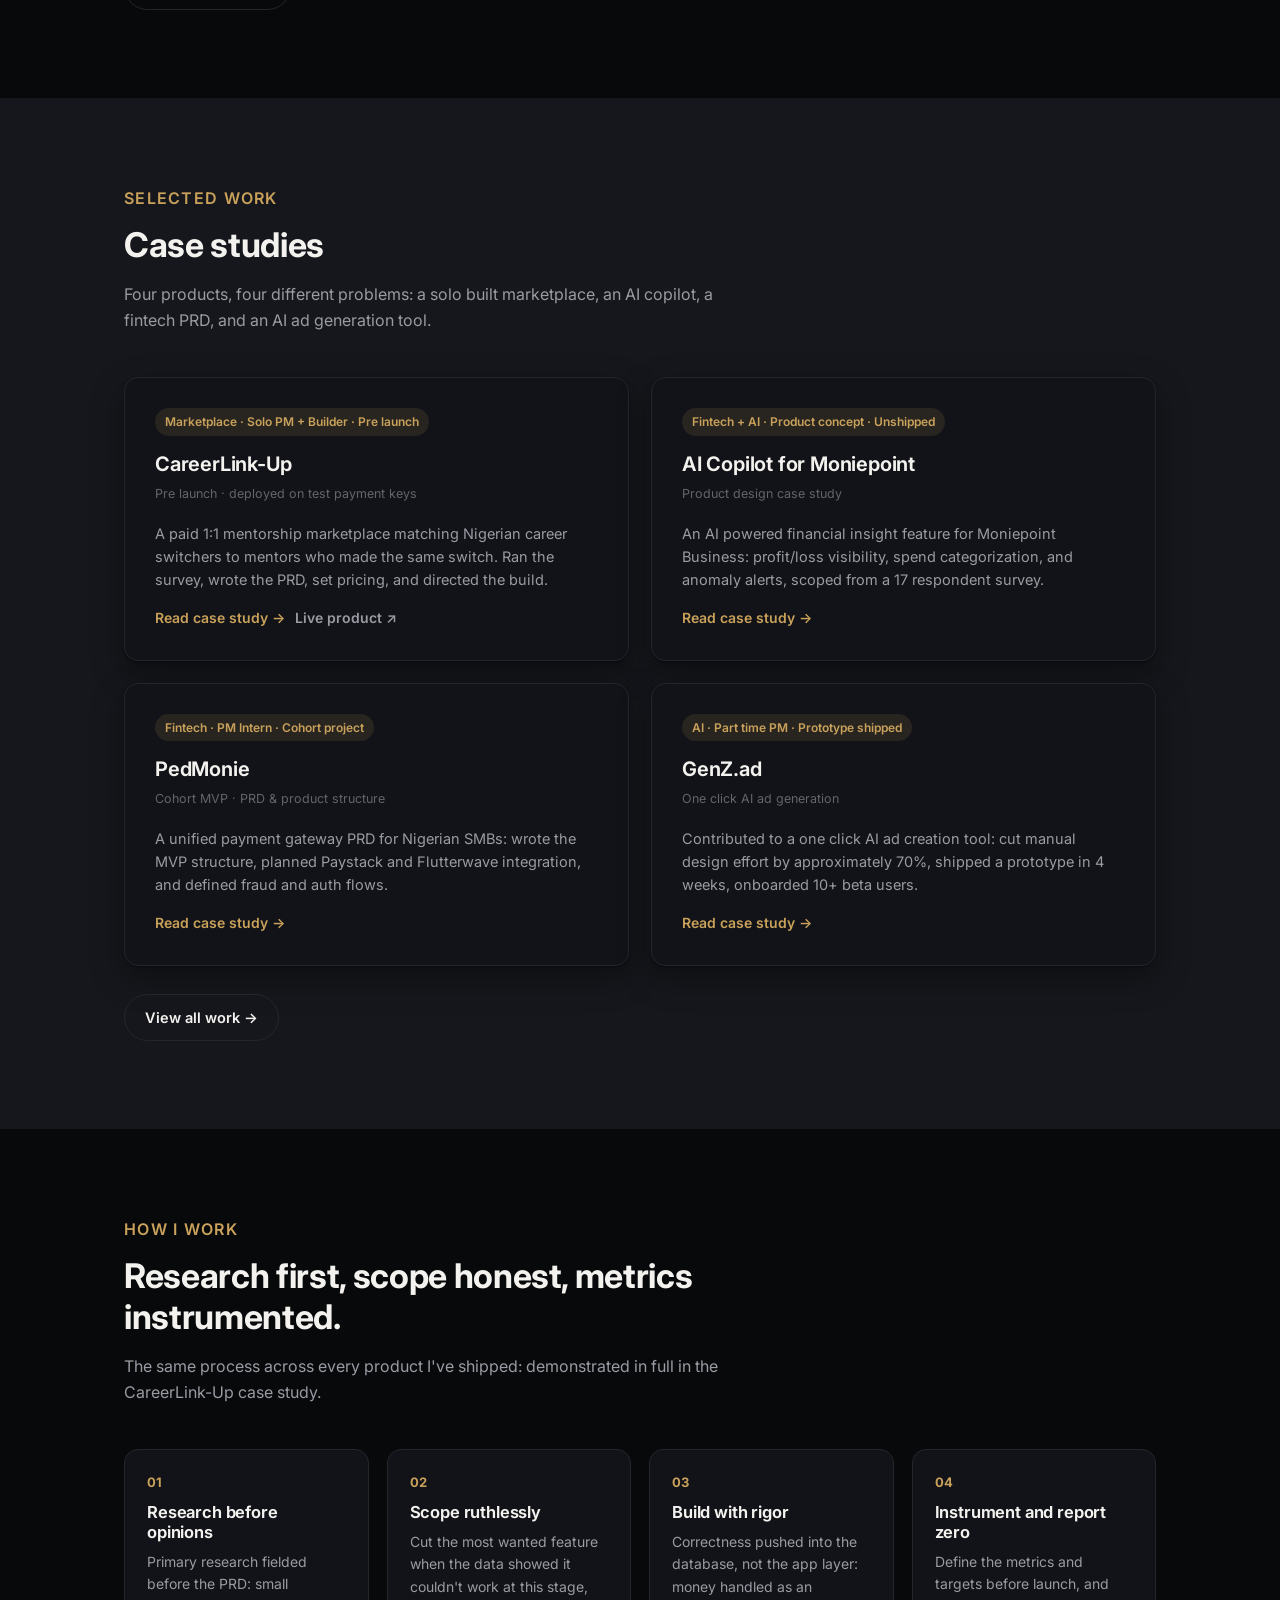
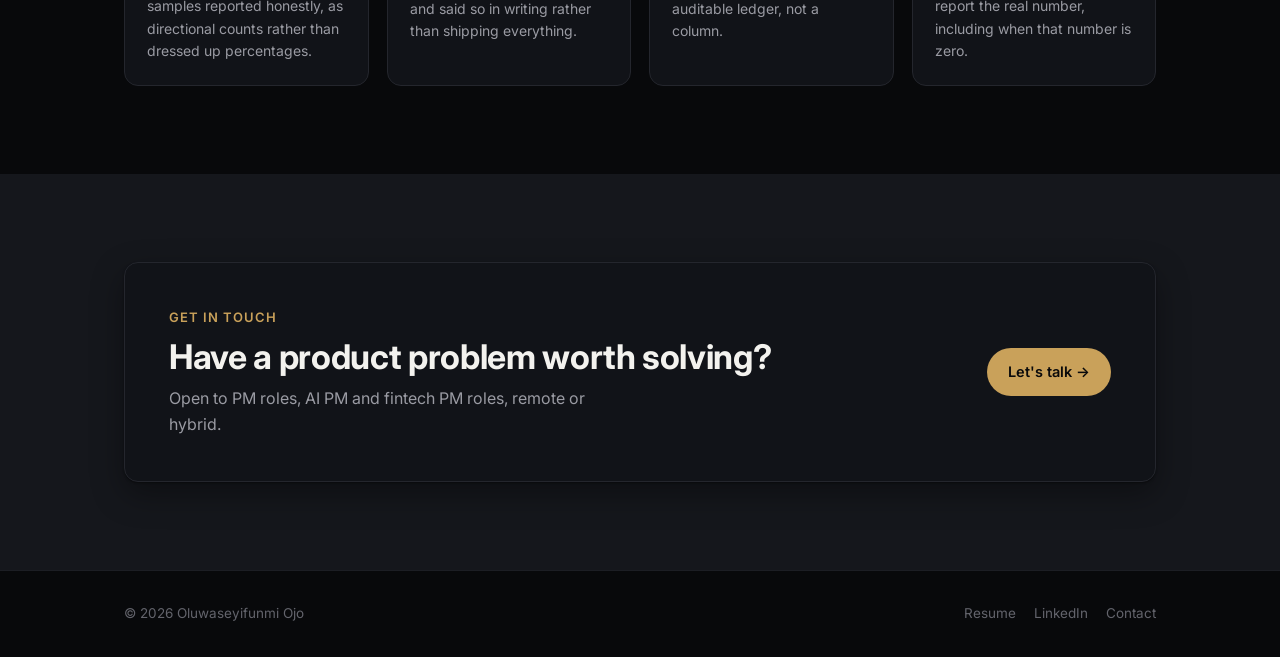
==== commit fbff64e6: "Rework home positioning, headline, proof stats, and card tags - Adds a positioning line under the ey" ====
--- a/index.html
+++ b/index.html
@@ -40,7 +40,8 @@
     <div class="container hero-grid">
       <div class="hero-copy">
         <p class="eyebrow">Product Manager · Lagos, Nigeria</p>
-        <h1>I turn ambiguous problems into shipped products.</h1>
+        <p class="position-line">AI-native product manager for fintech and marketplaces in emerging markets.</p>
+        <h1>Product manager who researches, scopes, and ships, with AI coding agents as my engineering team.</h1>
         <p class="lead">
           I solve problems at the intersection of user needs and business goals. My process combines
           research, product strategy, and practical execution. My goal is simple: build products that
@@ -51,23 +52,10 @@
           <a class="btn btn-resume" href="assets/resume.pdf" target="_blank" rel="noopener">Download resume <span class="arrow">→</span></a>
         </div>
 
-        <div class="hero-meta">
-          <div>
-            <div class="stat-num">0→1</div>
-            <div class="stat-label">Products taken from research to deployment</div>
-          </div>
-          <div>
-            <div class="stat-num">1</div>
-            <div class="stat-label">Person team on CareerLink-Up: research, PRD, pricing, design, build</div>
-          </div>
-          <div>
-            <div class="stat-num">24</div>
-            <div class="stat-label">Screens shipped, 18 DB migrations, 63 commits</div>
-          </div>
-          <div>
-            <div class="stat-num">FinTech</div>
-            <div class="stat-label">Concept: AI Copilot for Moniepoint</div>
-          </div>
+        <div class="hero-meta signal-row">
+          <div class="signal-item"><span class="signal-mark">✓</span><span>Cut the #1 requested feature (10/11 votes) after evidence showed users wouldn't pay for it</span></div>
+          <div class="signal-item"><span class="signal-mark">✓</span><span>Payments ledger with 72h clearance, refunds, and batch payouts</span></div>
+          <div class="signal-item"><span class="signal-mark">✓</span><span>0→1 in 5 months, research to deployed</span></div>
         </div>
       </div>
 
@@ -100,7 +88,7 @@
     <div class="container">
       <div class="section-head">
         <p class="eyebrow">About</p>
-        <h2>Product manager, first principles operator.</h2>
+        <h2>Product manager.</h2>
       </div>
       <p style="max-width:720px; font-size:16px;">
         Hello! I'm Oluwaseyifunmi Ojo, a Product Manager focused on turning real world problems into useful,
@@ -134,8 +122,7 @@
         <!-- CareerLink-Up -->
         <article class="project-card">
           <div class="tags">
-            <span class="tag">0→1 Marketplace</span>
-            <span class="tag alt">Solo PM + Builder</span>
+            <span class="tag">Marketplace · Solo PM + Builder · Pre launch</span>
           </div>
           <h3>CareerLink-Up</h3>
           <div class="card-status">Pre launch · deployed on test payment keys</div>
@@ -152,8 +139,7 @@
         <!-- AI Copilot for Moniepoint -->
         <article class="project-card">
           <div class="tags">
-            <span class="tag">FinTech</span>
-            <span class="tag alt">AI Copilot</span>
+            <span class="tag">Fintech + AI · Product concept · Unshipped</span>
           </div>
           <h3>AI Copilot for Moniepoint</h3>
           <div class="card-status">Product design case study</div>
@@ -169,8 +155,7 @@
         <!-- PedMonie -->
         <article class="project-card">
           <div class="tags">
-            <span class="tag">FinTech</span>
-            <span class="tag alt">PM Internship</span>
+            <span class="tag">Fintech · PM Intern · Cohort project</span>
           </div>
           <h3>PedMonie</h3>
           <div class="card-status">Cohort MVP · PRD &amp; product structure</div>
@@ -186,8 +171,7 @@
         <!-- GenZ.ad -->
         <article class="project-card">
           <div class="tags">
-            <span class="tag">AI Product</span>
-            <span class="tag alt">PM (Part Time)</span>
+            <span class="tag">AI · Part time PM · Prototype shipped</span>
           </div>
           <h3>GenZ.ad</h3>
           <div class="card-status">One click AI ad generation</div>
@@ -247,7 +231,7 @@
         <div>
           <p class="eyebrow" style="margin-bottom:10px;">Get in touch</p>
           <h2 style="margin-bottom:8px;">Have a product problem worth solving?</h2>
-          <p style="margin-bottom:0; max-width:420px;">Open to Product Manager roles and collaborations.</p>
+          <p style="margin-bottom:0; max-width:420px;">Open to PM roles, AI PM and fintech PM roles, remote or hybrid.</p>
         </div>
         <div class="contact-links">
           <a class="btn btn-primary" href="contact.html">Let's talk →</a>
--- a/style.css
+++ b/style.css
@@ -234,17 +234,26 @@
 }
 @media (max-width: 900px) { .hero-grid { grid-template-columns: 1fr; } }
 
-.hero-copy .eyebrow, .hero-copy h1, .hero-copy .lead, .hero-copy .hero-actions, .hero-copy .hero-meta {
+.hero-copy .eyebrow, .hero-copy .position-line, .hero-copy h1, .hero-copy .lead, .hero-copy .hero-actions, .hero-copy .hero-meta {
   opacity: 0;
   transform: translateY(14px);
   animation: heroCopyIn 0.7s var(--ease) forwards;
 }
-.hero-copy .eyebrow { animation-delay: 0.55s; }
-.hero-copy h1 { animation-delay: 0.65s; }
-.hero-copy .lead { animation-delay: 0.78s; }
-.hero-copy .hero-actions { animation-delay: 0.9s; }
-.hero-copy .hero-meta { animation-delay: 1.0s; }
+.hero-copy .eyebrow { animation-delay: 0.5s; }
+.hero-copy .position-line { animation-delay: 0.58s; }
+.hero-copy h1 { animation-delay: 0.68s; }
+.hero-copy .lead { animation-delay: 0.8s; }
+.hero-copy .hero-actions { animation-delay: 0.92s; }
+.hero-copy .hero-meta { animation-delay: 1.02s; }
 @keyframes heroCopyIn { to { opacity: 1; transform: translateY(0); } }
+
+.position-line {
+  font-size: 15.5px;
+  font-weight: 600;
+  color: var(--text);
+  margin: 0 0 14px;
+  max-width: 560px;
+}
 
 .hero-actions { display: flex; gap: 12px; flex-wrap: wrap; margin-top: 28px; }
 .hero-meta {
@@ -257,6 +266,10 @@
 }
 .hero-meta .stat-num { font-size: 22px; font-weight: 750; color: var(--text); font-variant-numeric: tabular-nums; }
 .hero-meta .stat-label { font-size: 13px; color: var(--text-faint); margin-top: 2px; }
+
+.signal-row { flex-direction: column; gap: 14px; max-width: 560px; }
+.signal-item { display: flex; align-items: flex-start; gap: 10px; font-size: 14.5px; color: var(--text-muted); line-height: 1.5; }
+.signal-mark { color: var(--accent); font-weight: 700; flex-shrink: 0; margin-top: 1px; }
 
 /* Portrait system */
 .portrait-stage {
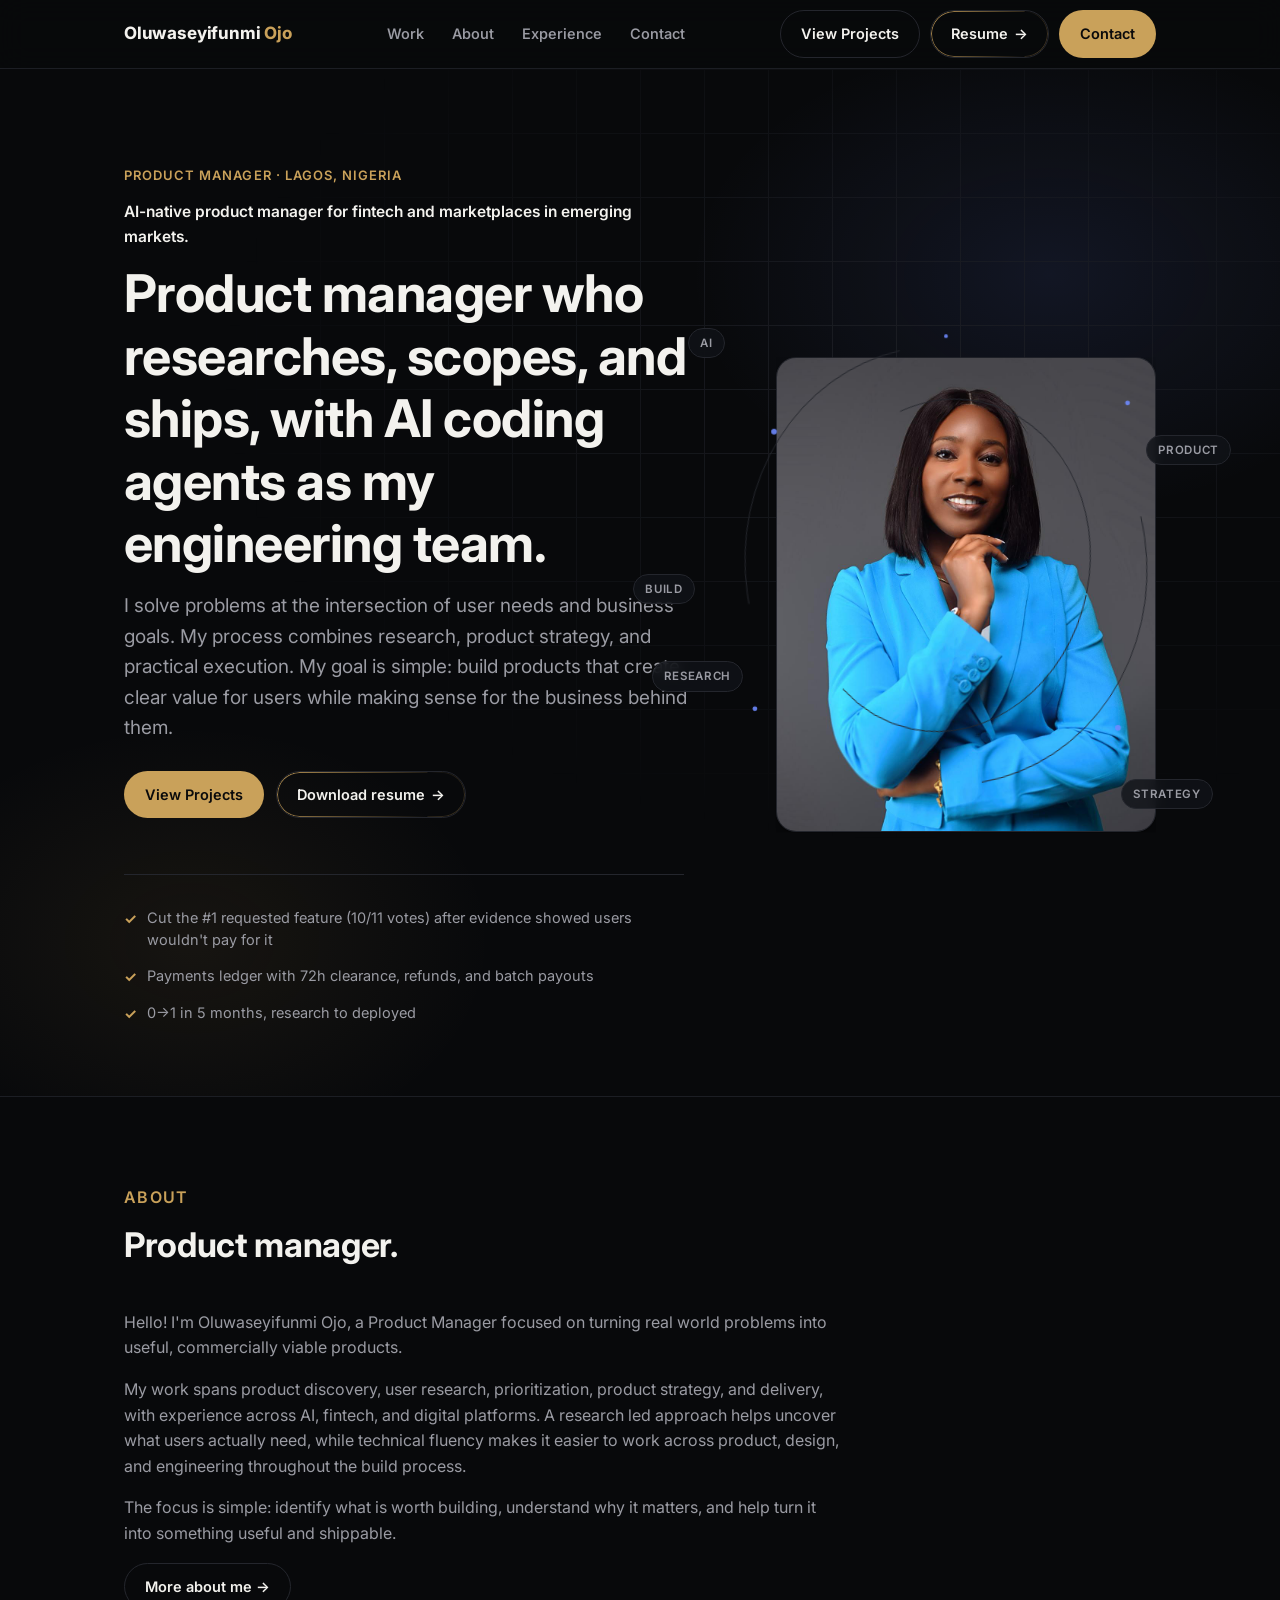
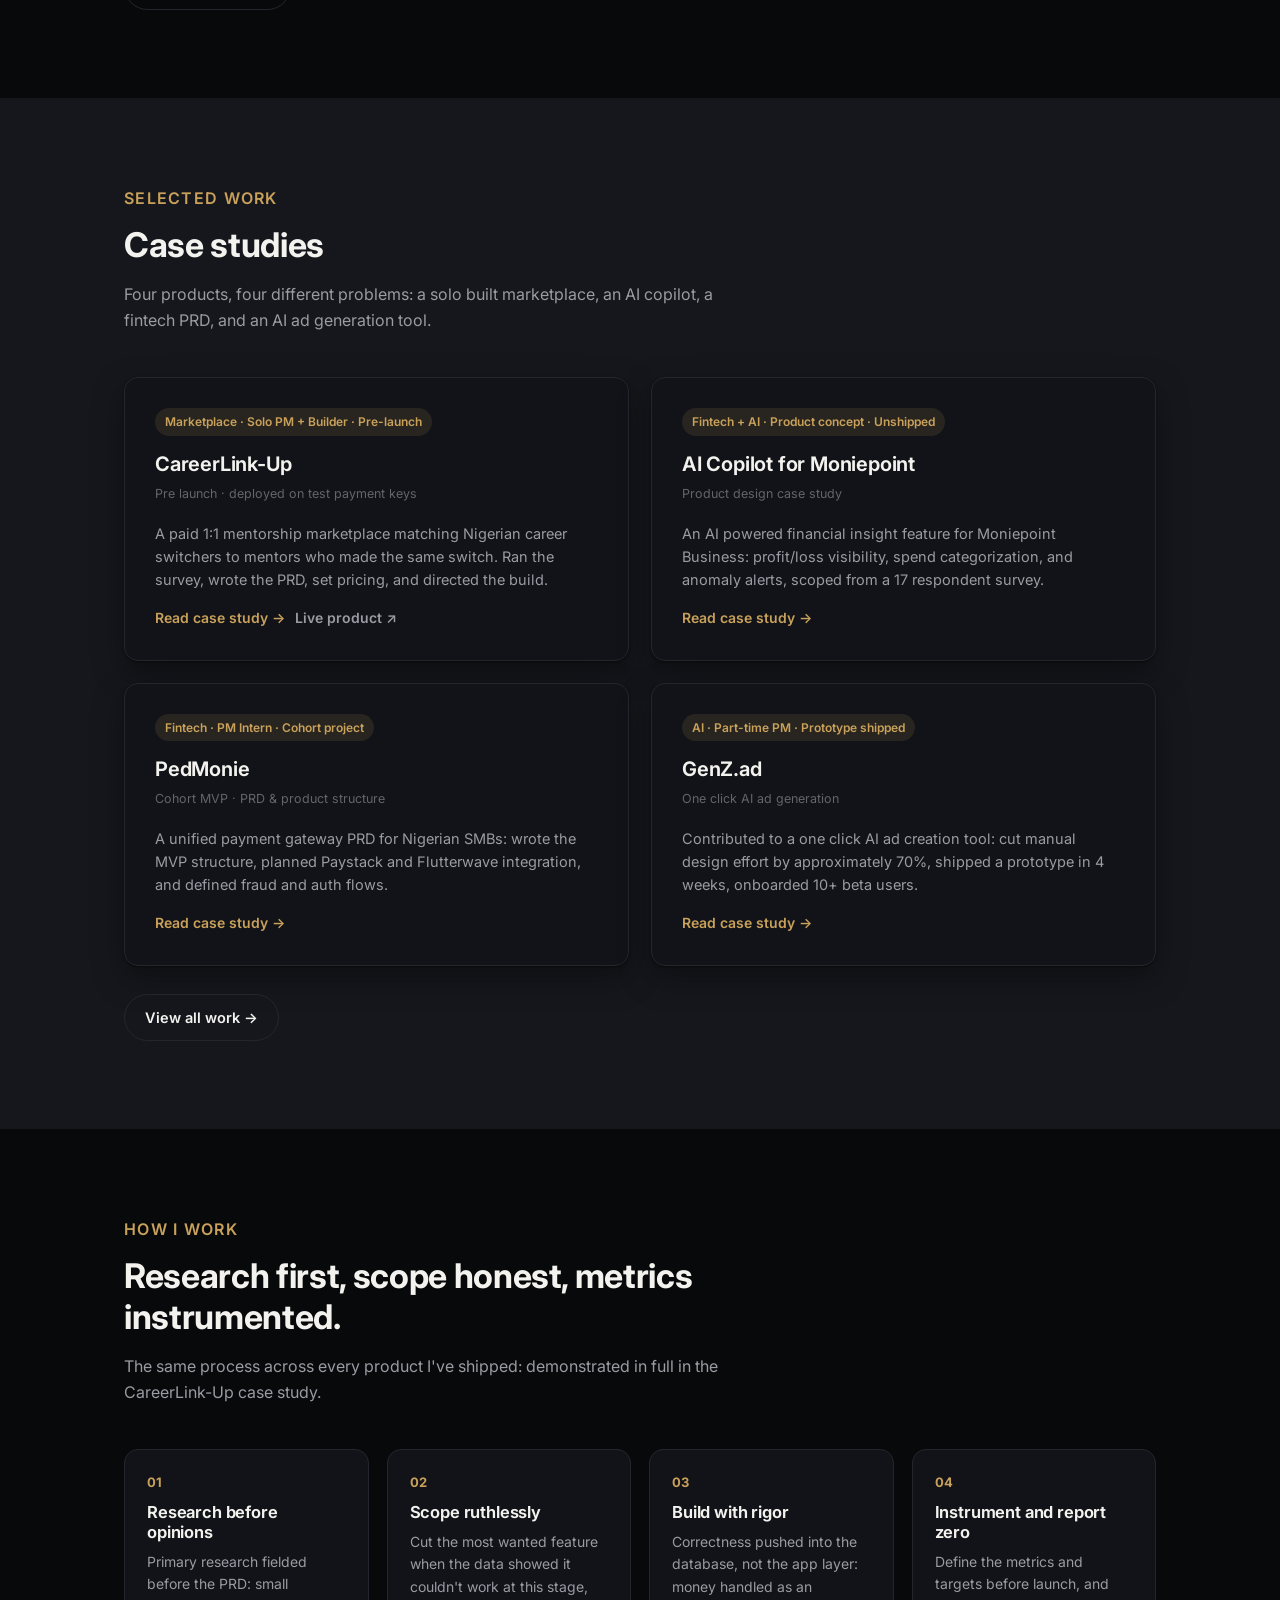
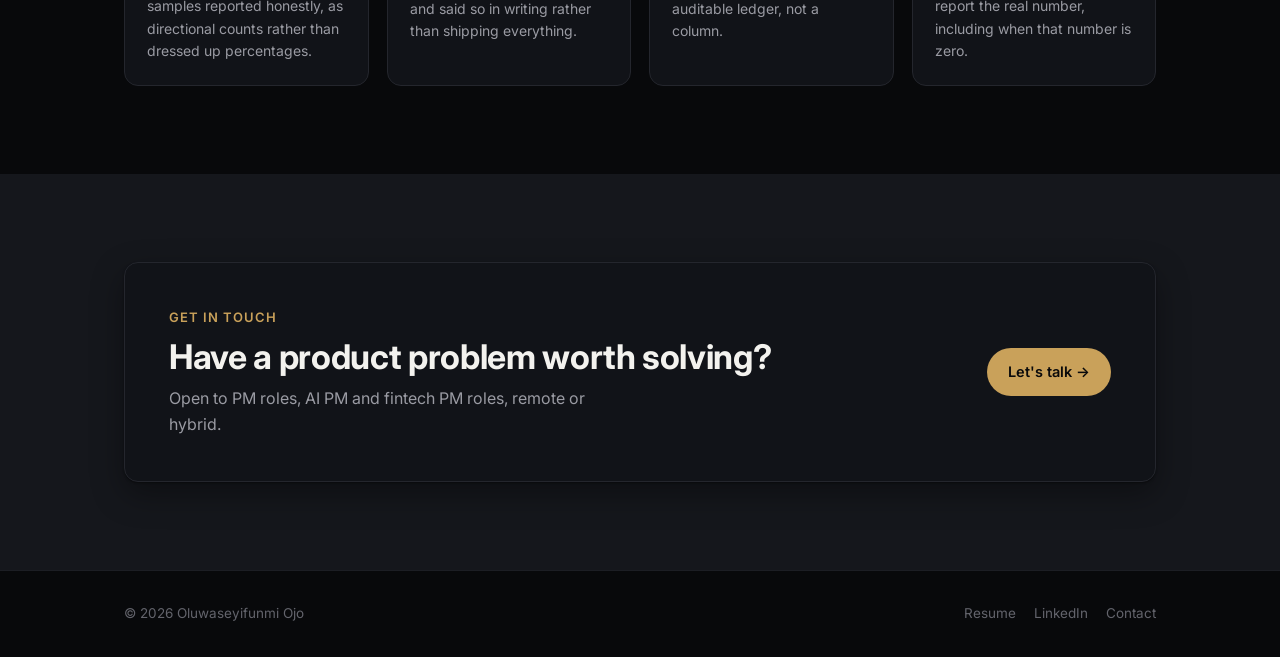
==== commit 46418cb0: "Restore hyphens in Pre-launch and Part-time card tags Co-Authored-By: Claude Sonnet 5 <noreply@anthr" ====
--- a/index.html
+++ b/index.html
@@ -122,7 +122,7 @@
         <!-- CareerLink-Up -->
         <article class="project-card">
           <div class="tags">
-            <span class="tag">Marketplace · Solo PM + Builder · Pre launch</span>
+            <span class="tag">Marketplace · Solo PM + Builder · Pre-launch</span>
           </div>
           <h3>CareerLink-Up</h3>
           <div class="card-status">Pre launch · deployed on test payment keys</div>
@@ -171,7 +171,7 @@
         <!-- GenZ.ad -->
         <article class="project-card">
           <div class="tags">
-            <span class="tag">AI · Part time PM · Prototype shipped</span>
+            <span class="tag">AI · Part-time PM · Prototype shipped</span>
           </div>
           <h3>GenZ.ad</h3>
           <div class="card-status">One click AI ad generation</div>
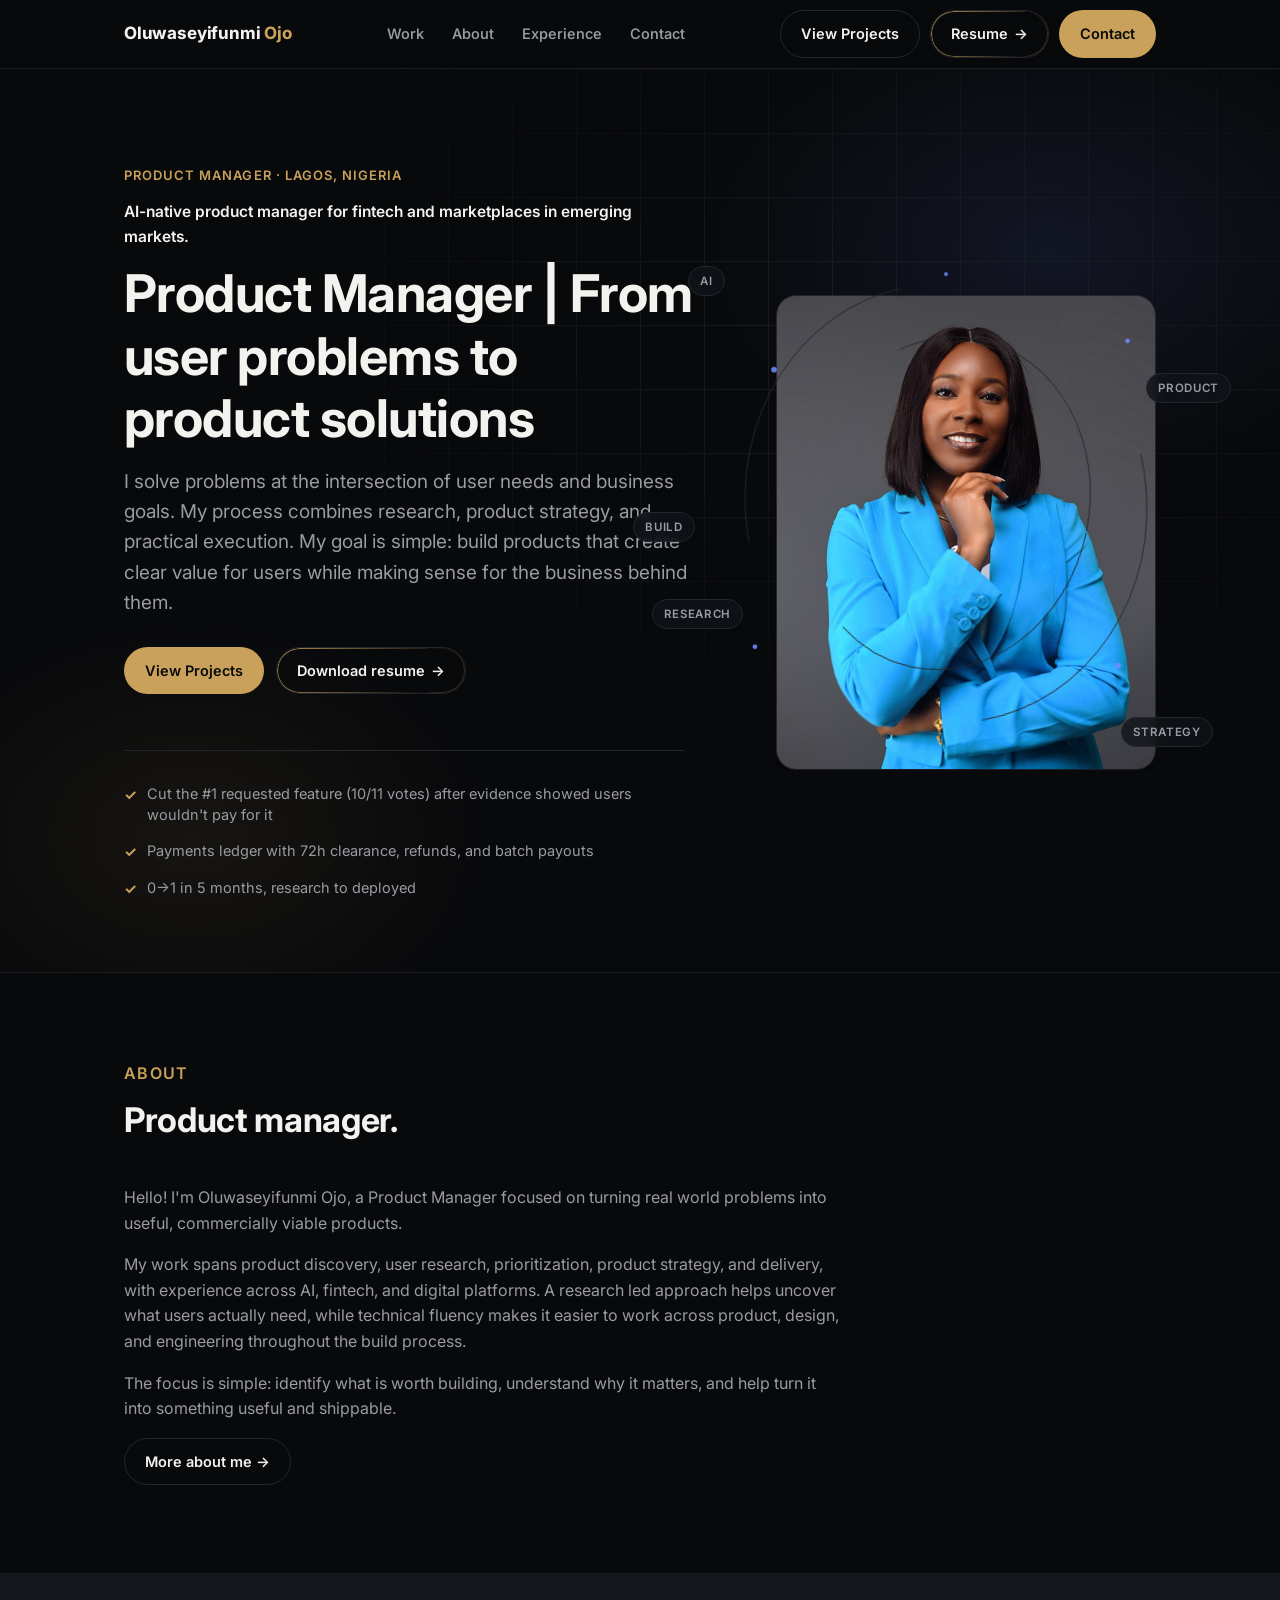
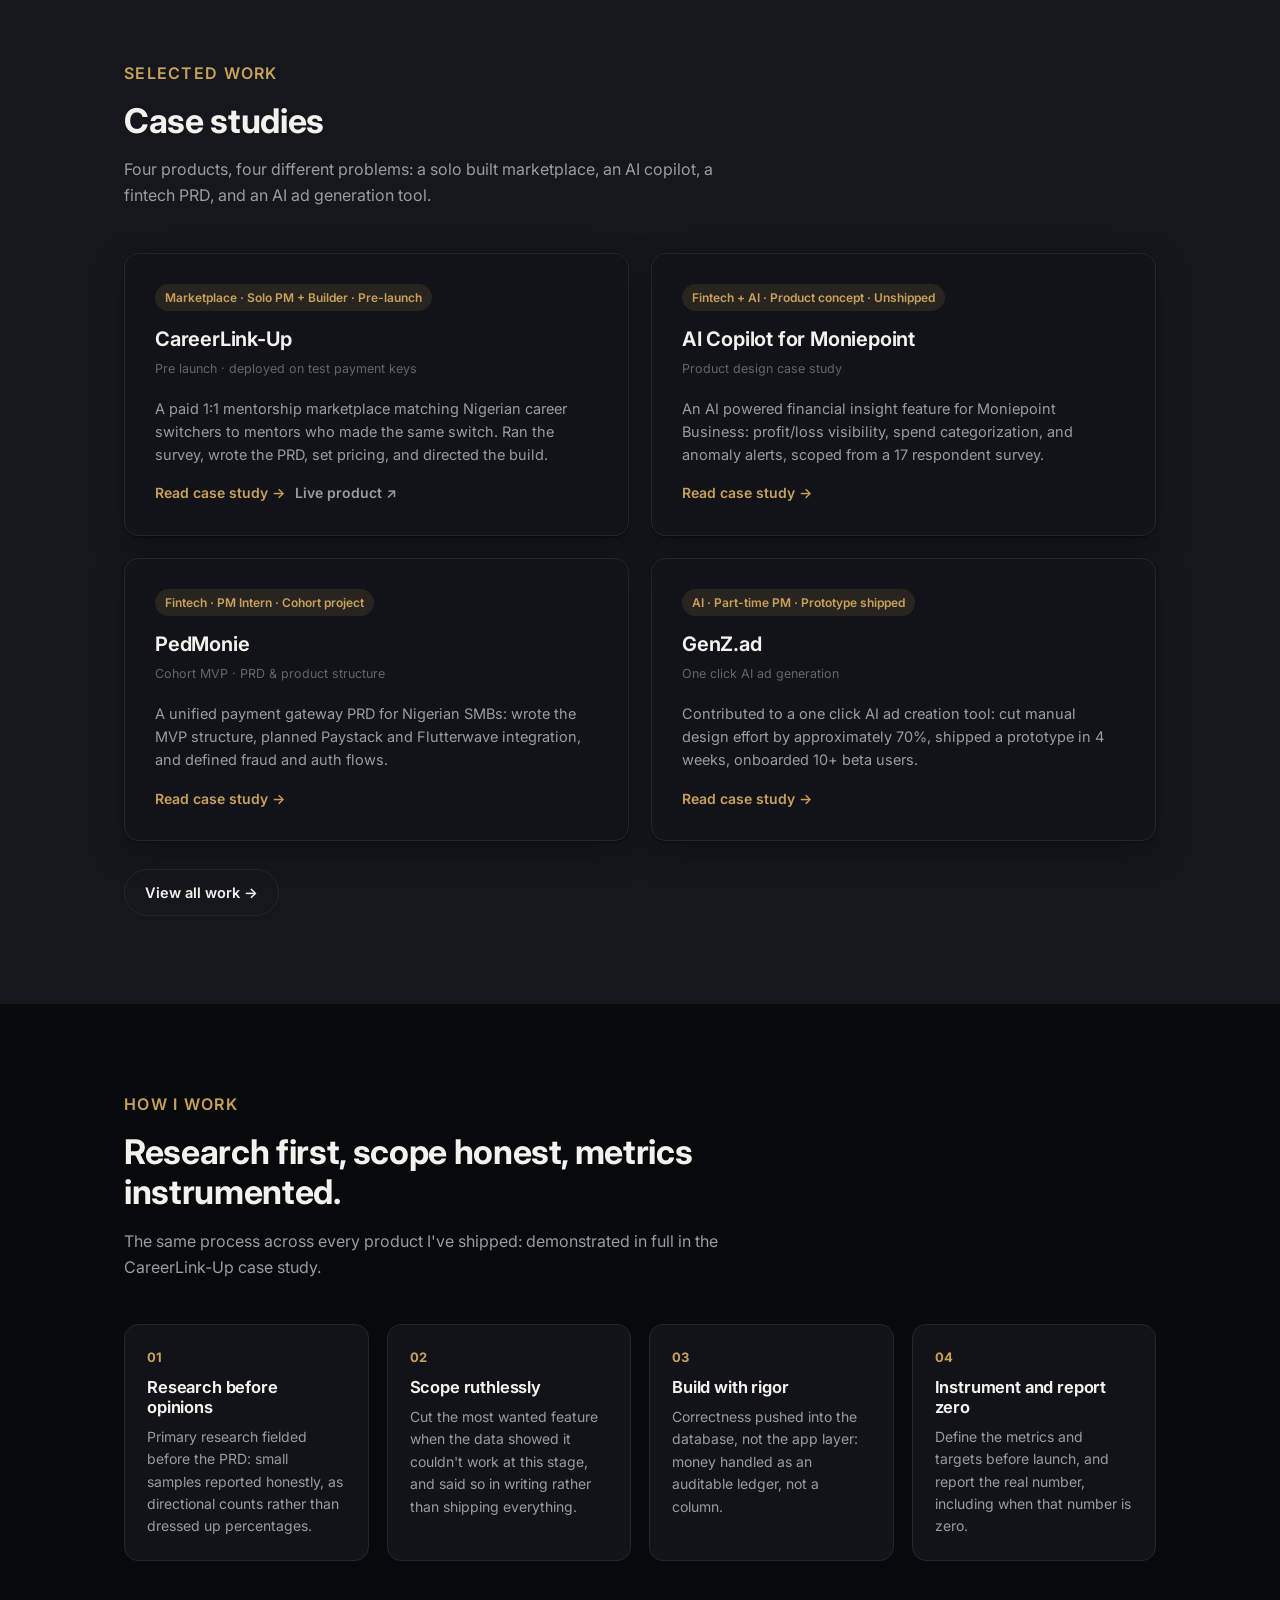
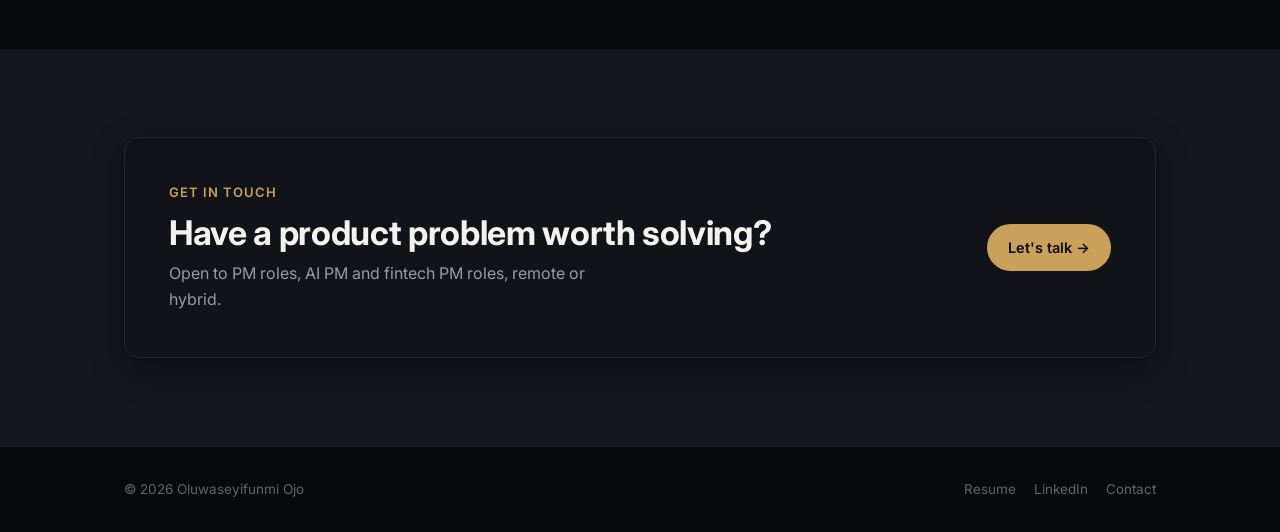
==== commit 4868a0b1: "Update hero headline to "Product Manager | From user problems to product solutions" Co-Authored-By: " ====
--- a/index.html
+++ b/index.html
@@ -41,7 +41,7 @@
       <div class="hero-copy">
         <p class="eyebrow">Product Manager · Lagos, Nigeria</p>
         <p class="position-line">AI-native product manager for fintech and marketplaces in emerging markets.</p>
-        <h1>Product manager who researches, scopes, and ships, with AI coding agents as my engineering team.</h1>
+        <h1>Product Manager | From user problems to product solutions</h1>
         <p class="lead">
           I solve problems at the intersection of user needs and business goals. My process combines
           research, product strategy, and practical execution. My goal is simple: build products that
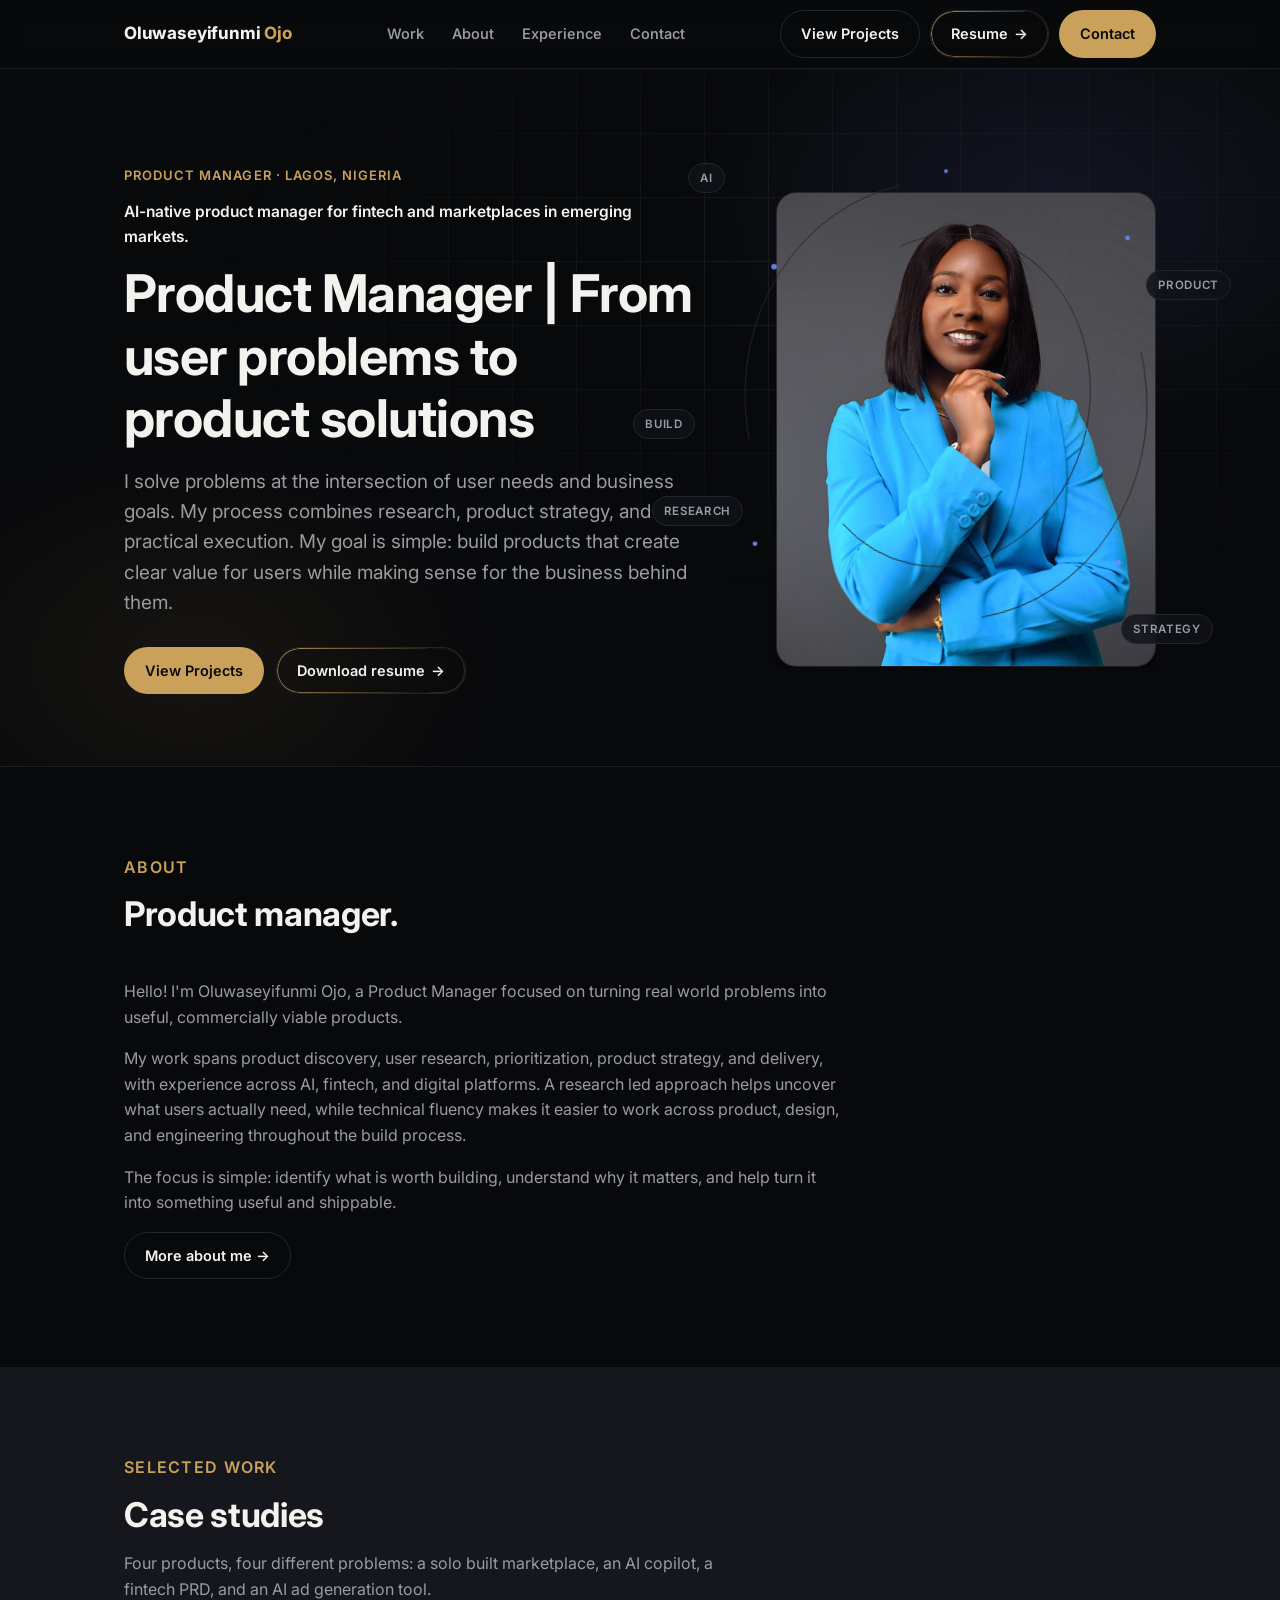
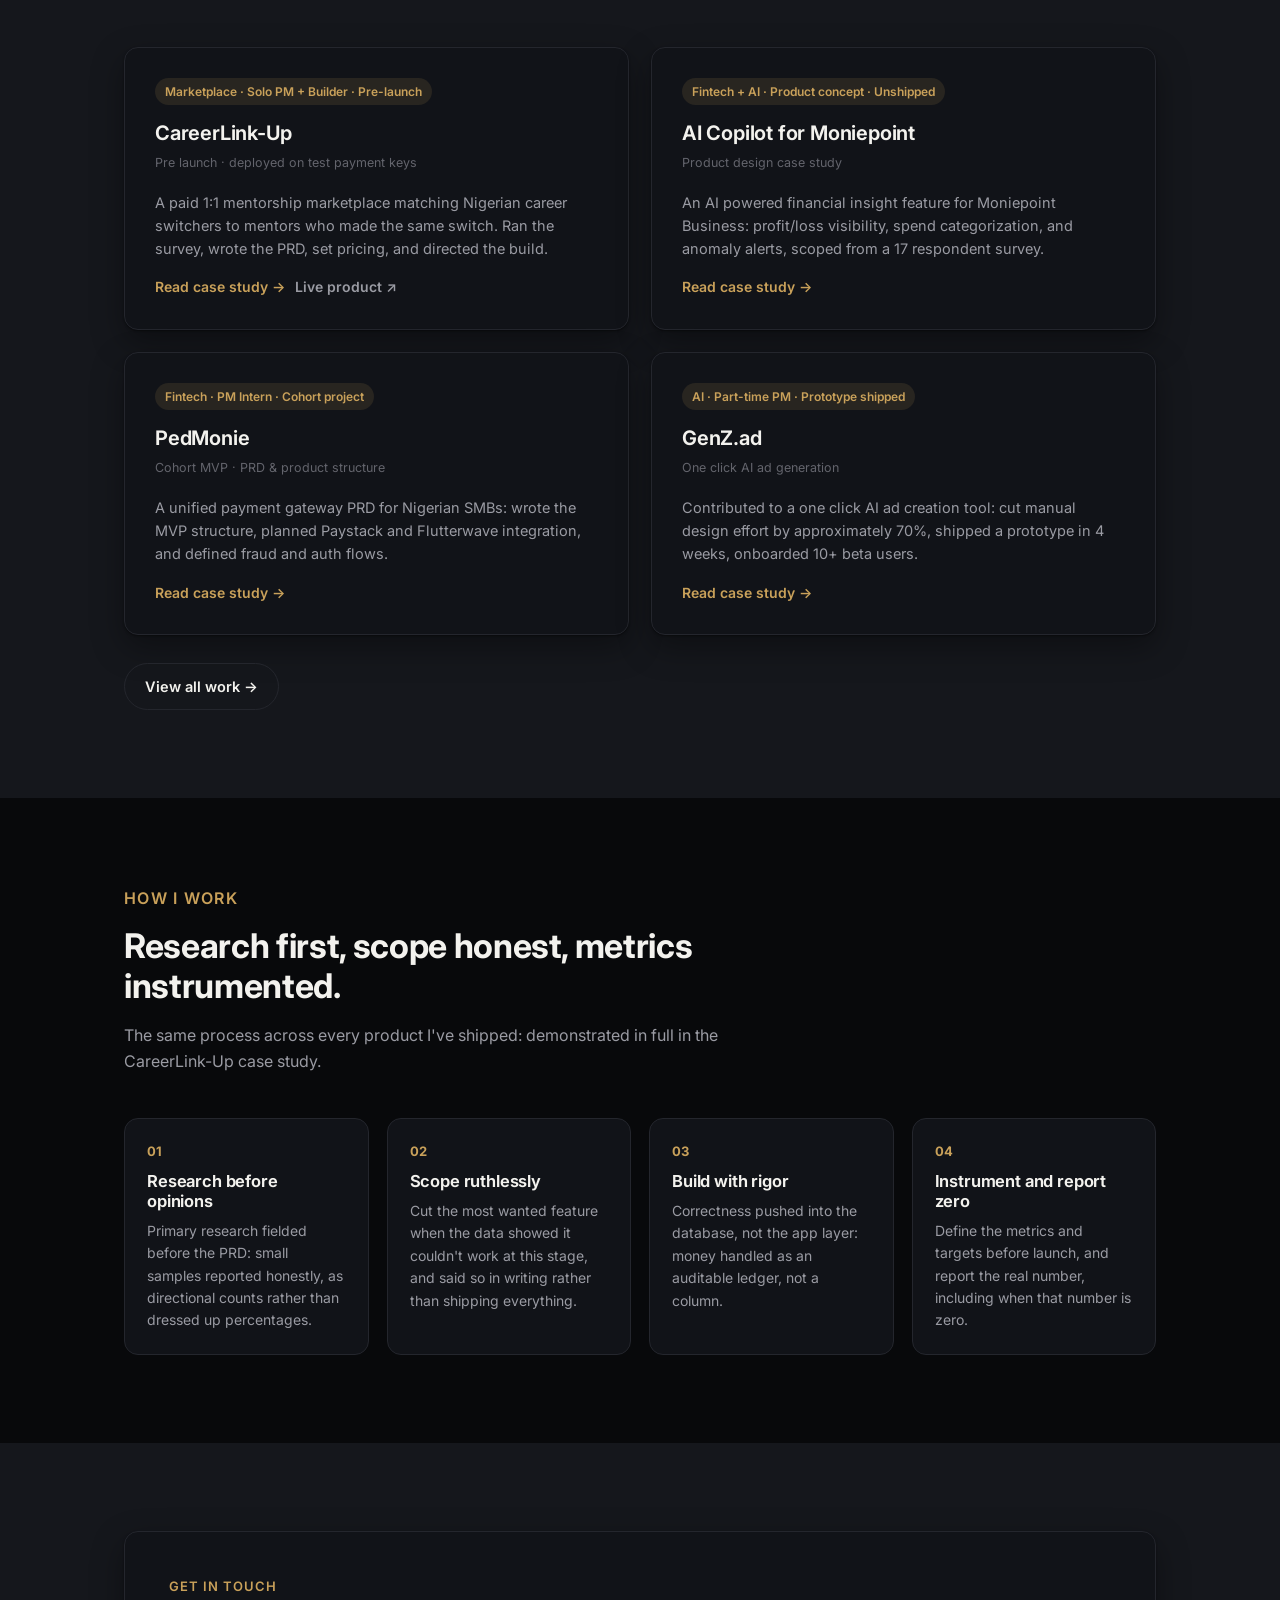
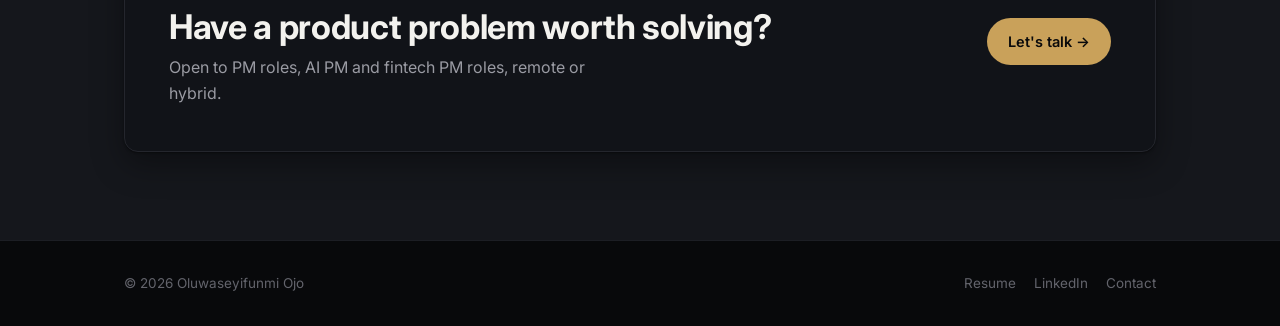
==== commit adc49402: "Remove the judgment-signals list from the home hero Co-Authored-By: Claude Sonnet 5 <noreply@anthrop" ====
--- a/index.html
+++ b/index.html
@@ -51,12 +51,6 @@
           <a class="btn btn-primary" href="work.html">View Projects</a>
           <a class="btn btn-resume" href="assets/resume.pdf" target="_blank" rel="noopener">Download resume <span class="arrow">→</span></a>
         </div>
-
-        <div class="hero-meta signal-row">
-          <div class="signal-item"><span class="signal-mark">✓</span><span>Cut the #1 requested feature (10/11 votes) after evidence showed users wouldn't pay for it</span></div>
-          <div class="signal-item"><span class="signal-mark">✓</span><span>Payments ledger with 72h clearance, refunds, and batch payouts</span></div>
-          <div class="signal-item"><span class="signal-mark">✓</span><span>0→1 in 5 months, research to deployed</span></div>
-        </div>
       </div>
 
       <div class="portrait-stage" id="portraitStage">
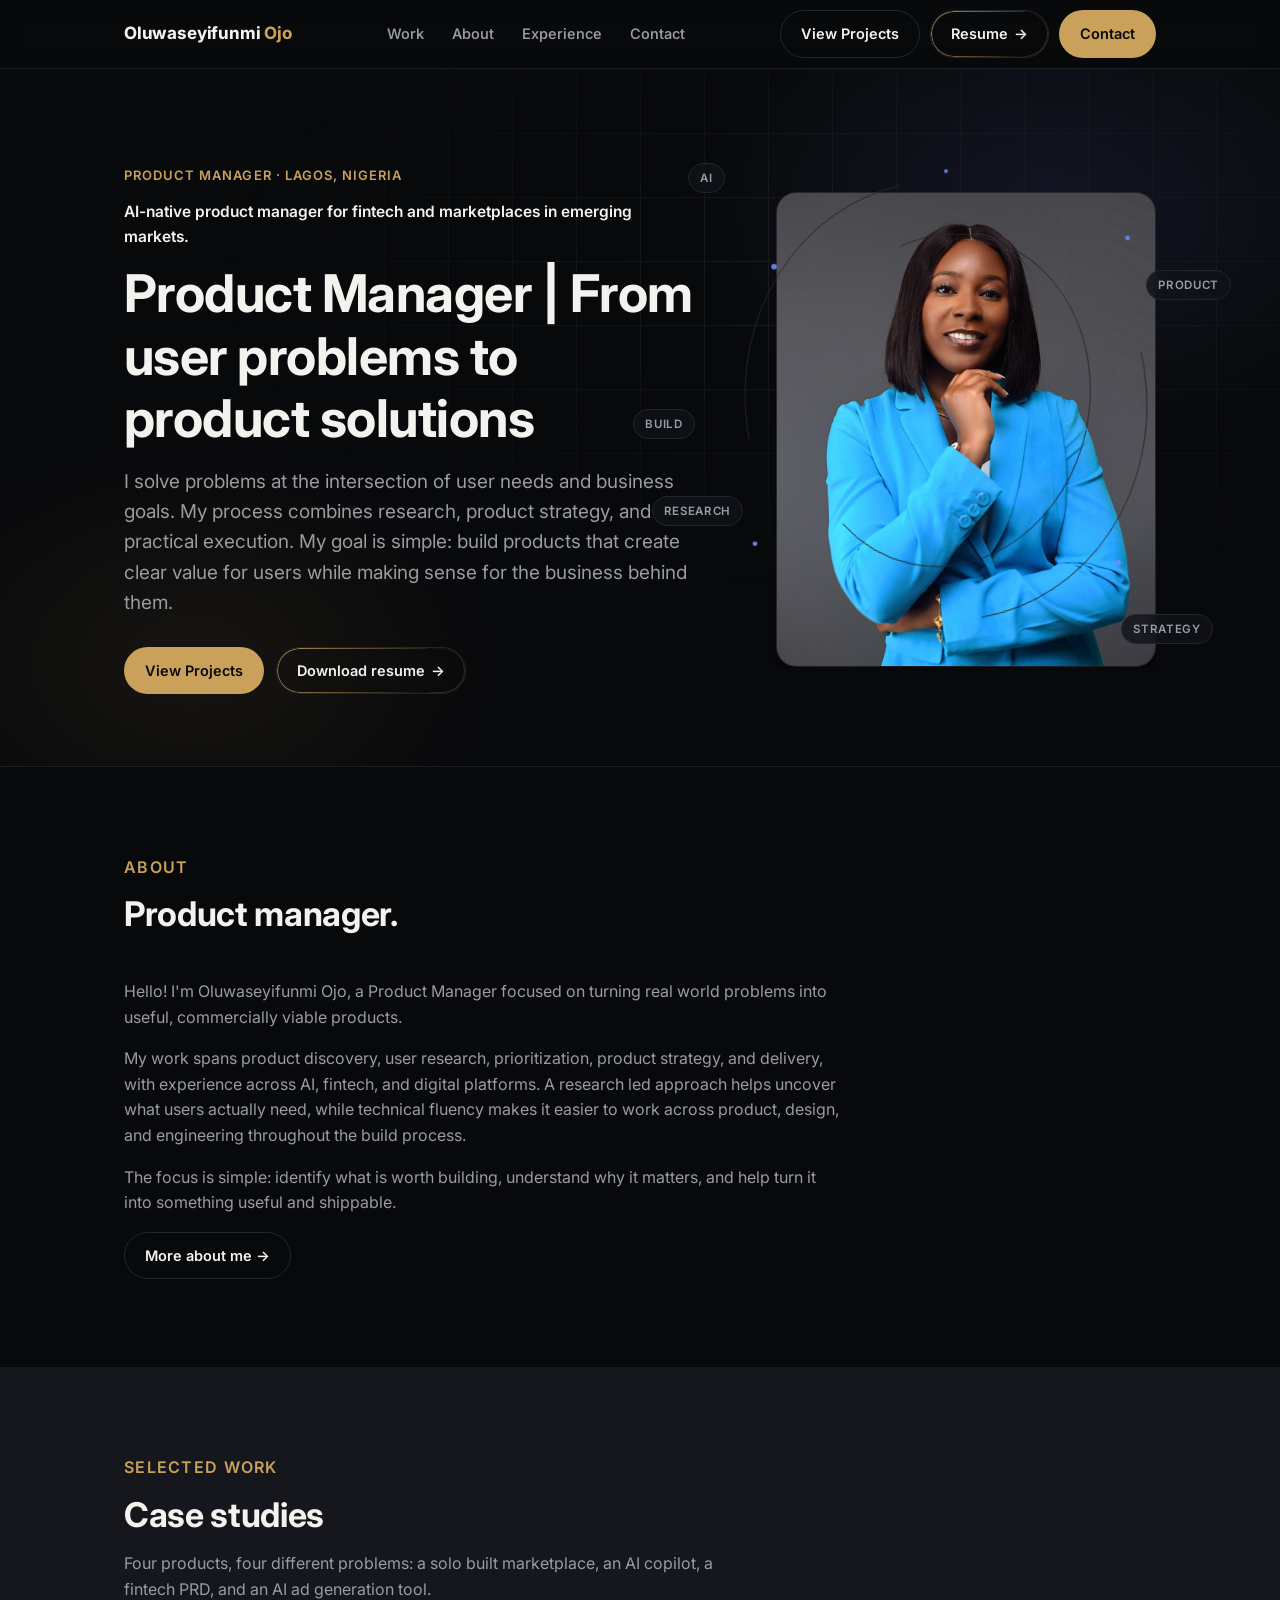
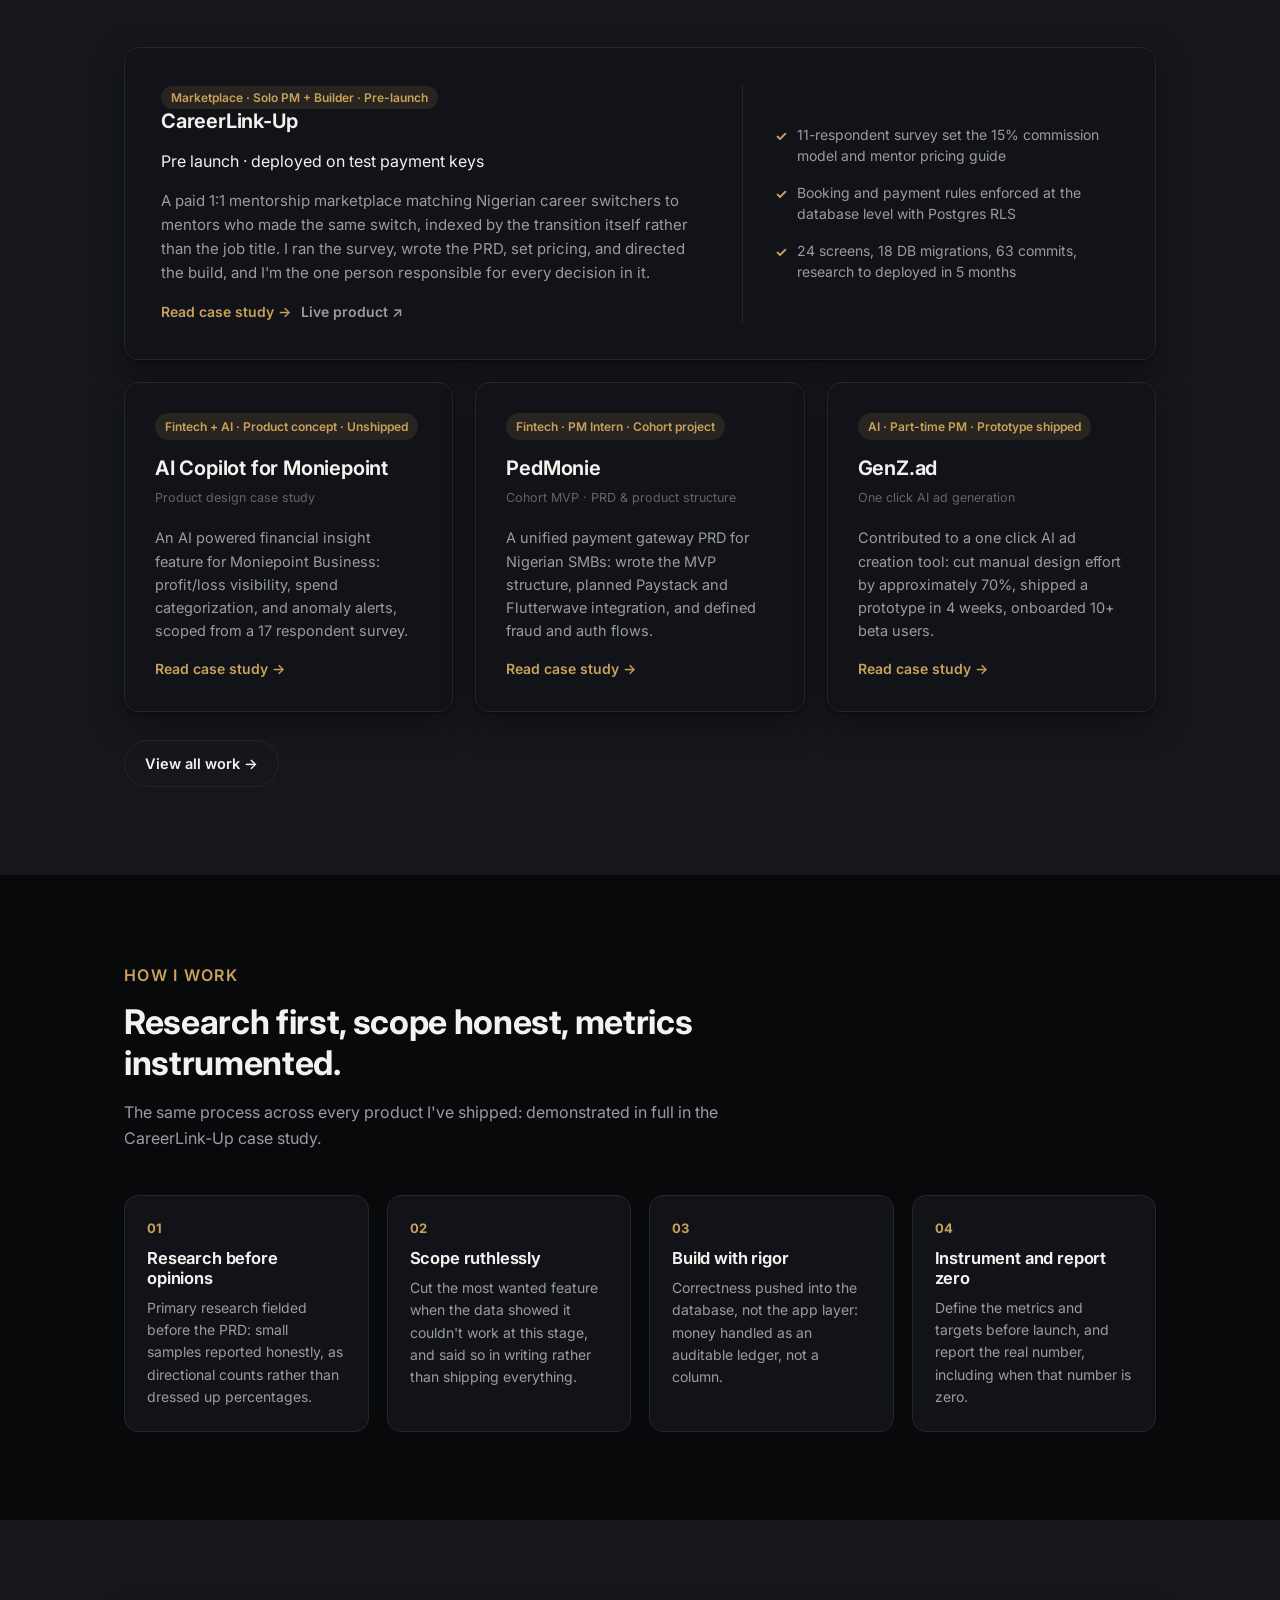
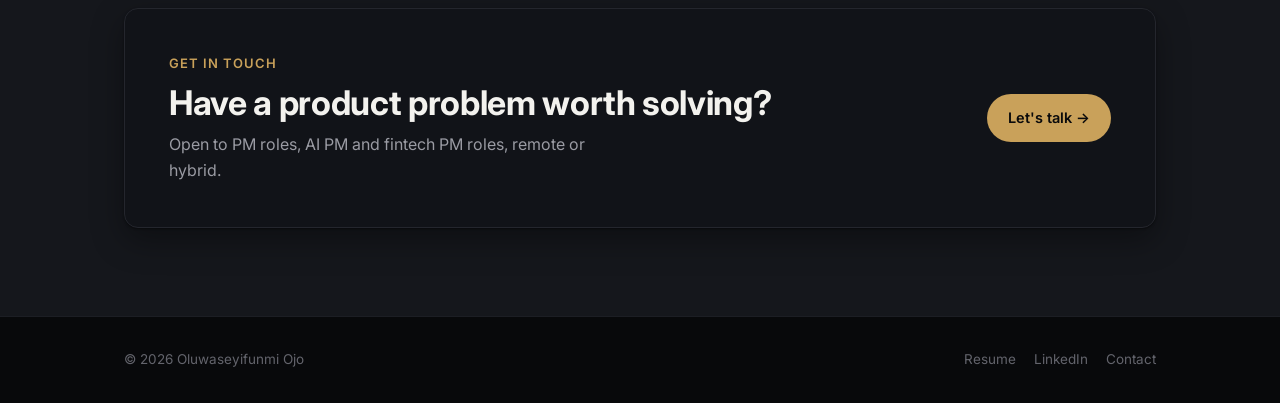
==== commit 7b466733: "Make CareerLink-Up the homepage's featured project; add TL;DR and ledger diagram Homepage: CareerLin" ====
--- a/index.html
+++ b/index.html
@@ -111,10 +111,9 @@
         <p>Four products, four different problems: a solo built marketplace, an AI copilot, a fintech PRD, and an AI ad generation tool.</p>
       </div>
 
-      <div class="card-grid">
-
-        <!-- CareerLink-Up -->
-        <article class="project-card">
+      <!-- CareerLink-Up: featured, full width -->
+      <article class="featured-project">
+        <div class="featured-main">
           <div class="tags">
             <span class="tag">Marketplace · Solo PM + Builder · Pre-launch</span>
           </div>
@@ -122,13 +121,23 @@
           <div class="card-status">Pre launch · deployed on test payment keys</div>
           <p class="desc">
             A paid 1:1 mentorship marketplace matching Nigerian career switchers to mentors who made the
-            same switch. Ran the survey, wrote the PRD, set pricing, and directed the build.
+            same switch, indexed by the transition itself rather than the job title. I ran the survey,
+            wrote the PRD, set pricing, and directed the build, and I'm the one person responsible for
+            every decision in it.
           </p>
           <div class="card-links">
             <a class="primary" href="careerlinkup.html">Read case study →</a>
             <a class="secondary" href="https://careerlinkup.vercel.app/" target="_blank" rel="noopener">Live product ↗</a>
           </div>
-        </article>
+        </div>
+        <div class="featured-facts">
+          <div class="featured-fact"><span class="signal-mark">✓</span><span>11-respondent survey set the 15% commission model and mentor pricing guide</span></div>
+          <div class="featured-fact"><span class="signal-mark">✓</span><span>Booking and payment rules enforced at the database level with Postgres RLS</span></div>
+          <div class="featured-fact"><span class="signal-mark">✓</span><span>24 screens, 18 DB migrations, 63 commits, research to deployed in 5 months</span></div>
+        </div>
+      </article>
+
+      <div class="card-grid">
 
         <!-- AI Copilot for Moniepoint -->
         <article class="project-card">
--- a/style.css
+++ b/style.css
@@ -371,8 +371,36 @@
 /* ============================================================
    APPROACH / CARDS (reused across pages)
    ============================================================ */
-.card-grid { display: grid; grid-template-columns: repeat(2, 1fr); gap: 22px; }
-@media (max-width: 760px) { .card-grid { grid-template-columns: 1fr; } }
+.card-grid { display: grid; grid-template-columns: repeat(3, 1fr); gap: 22px; }
+@media (max-width: 980px) { .card-grid { grid-template-columns: repeat(2, 1fr); } }
+@media (max-width: 640px) { .card-grid { grid-template-columns: 1fr; } }
+
+.featured-project {
+  display: grid;
+  grid-template-columns: 1.3fr 0.9fr;
+  gap: 36px;
+  background: var(--bg-elevated);
+  border: 1px solid var(--border);
+  border-radius: var(--radius);
+  padding: 36px;
+  box-shadow: var(--shadow);
+  margin-bottom: 22px;
+}
+.featured-project .card-status { margin-bottom: 14px; }
+.featured-project .desc { font-size: 15px; }
+.featured-facts {
+  display: flex;
+  flex-direction: column;
+  gap: 16px;
+  justify-content: center;
+  padding-left: 32px;
+  border-left: 1px solid var(--border);
+}
+.featured-fact { display: flex; align-items: flex-start; gap: 10px; font-size: 14px; color: var(--text-muted); line-height: 1.5; }
+@media (max-width: 760px) {
+  .featured-project { grid-template-columns: 1fr; padding: 26px; }
+  .featured-facts { padding-left: 0; padding-top: 20px; border-left: none; border-top: 1px solid var(--border); }
+}
 
 .project-card {
   background: var(--bg-elevated);
@@ -441,6 +469,31 @@
 .cs-meta-item .k { font-size: 11.5px; text-transform: uppercase; letter-spacing: 0.06em; color: var(--text-faint); margin-bottom: 6px; font-weight: 650; }
 .cs-meta-item .v { font-size: 14px; font-weight: 550; }
 .cs-hero-actions { display: flex; gap: 12px; margin-top: 28px; flex-wrap: wrap; }
+
+.tldr-box {
+  background: var(--bg-elevated);
+  border: 1px solid var(--border);
+  border-left: 3px solid var(--accent);
+  border-radius: var(--radius-sm);
+  padding: 26px 30px;
+  margin-top: 36px;
+  max-width: 820px;
+}
+.tldr-title { font-size: 11.5px; font-weight: 700; letter-spacing: 0.08em; text-transform: uppercase; color: var(--accent); margin-bottom: 14px; }
+.tldr-row {
+  display: grid;
+  grid-template-columns: 110px 1fr;
+  gap: 18px;
+  padding: 10px 0;
+  border-top: 1px solid var(--border-soft);
+  font-size: 14px;
+}
+.tldr-row:first-of-type { border-top: none; padding-top: 0; }
+.tldr-label { font-weight: 650; color: var(--text); }
+.tldr-row span:last-child { color: var(--text-muted); line-height: 1.55; }
+@media (max-width: 600px) {
+  .tldr-row { grid-template-columns: 1fr; gap: 4px; }
+}
 
 .cs-body { display: grid; grid-template-columns: 220px 1fr; gap: 56px; align-items: start; padding-top: 56px; }
 @media (max-width: 900px) { .cs-body { grid-template-columns: 1fr; } }
